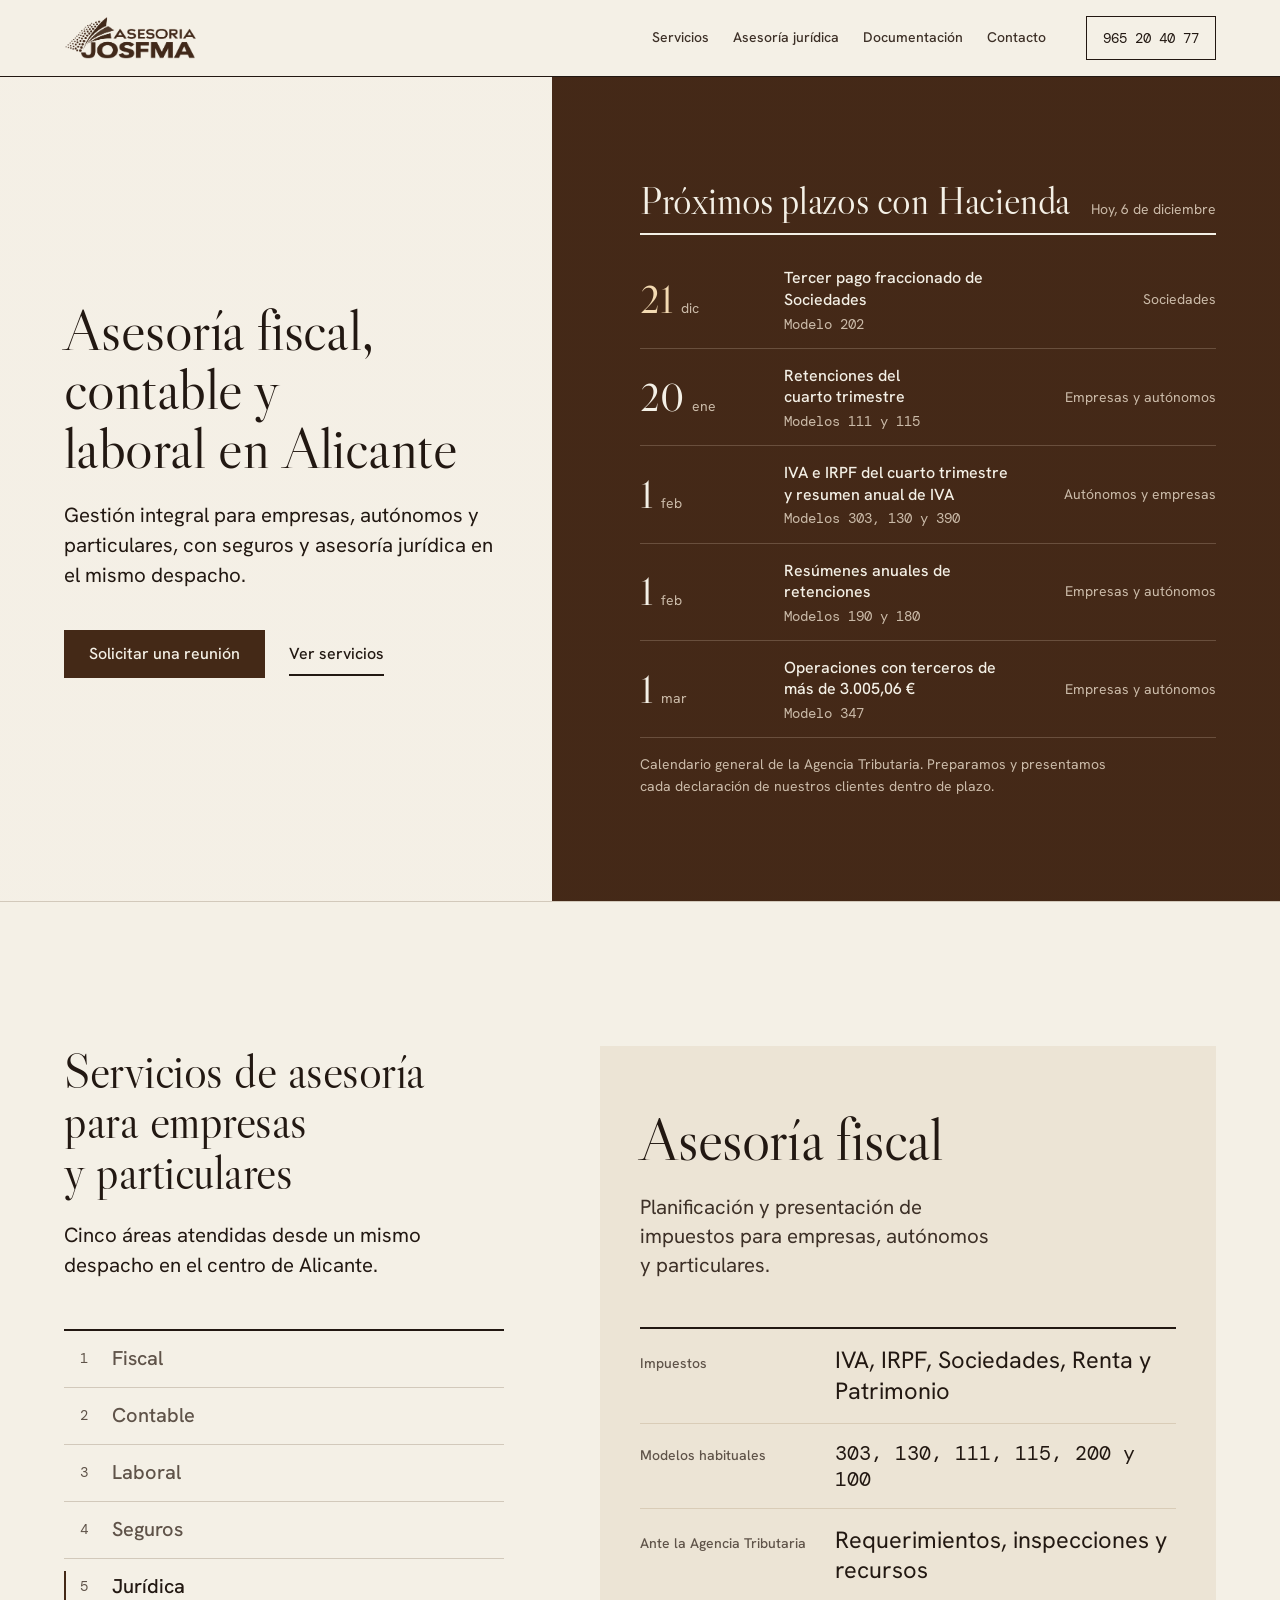
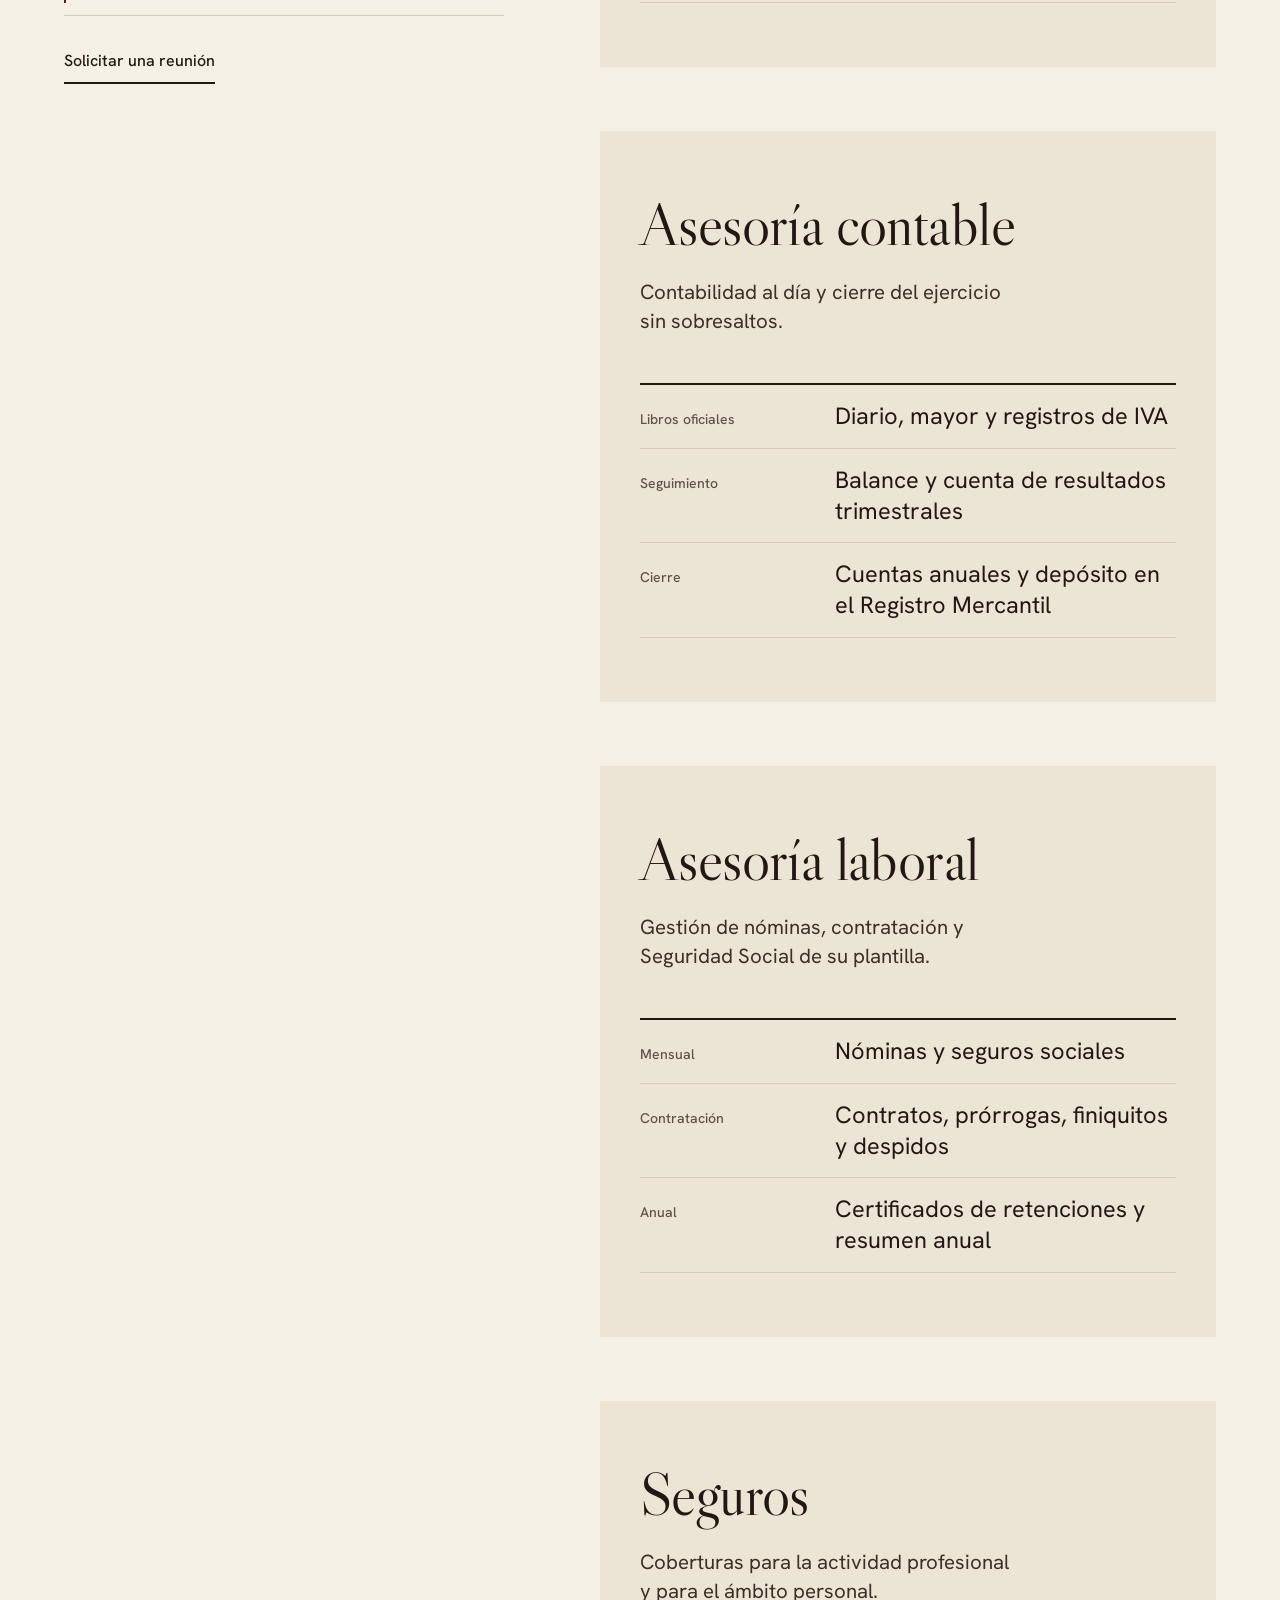
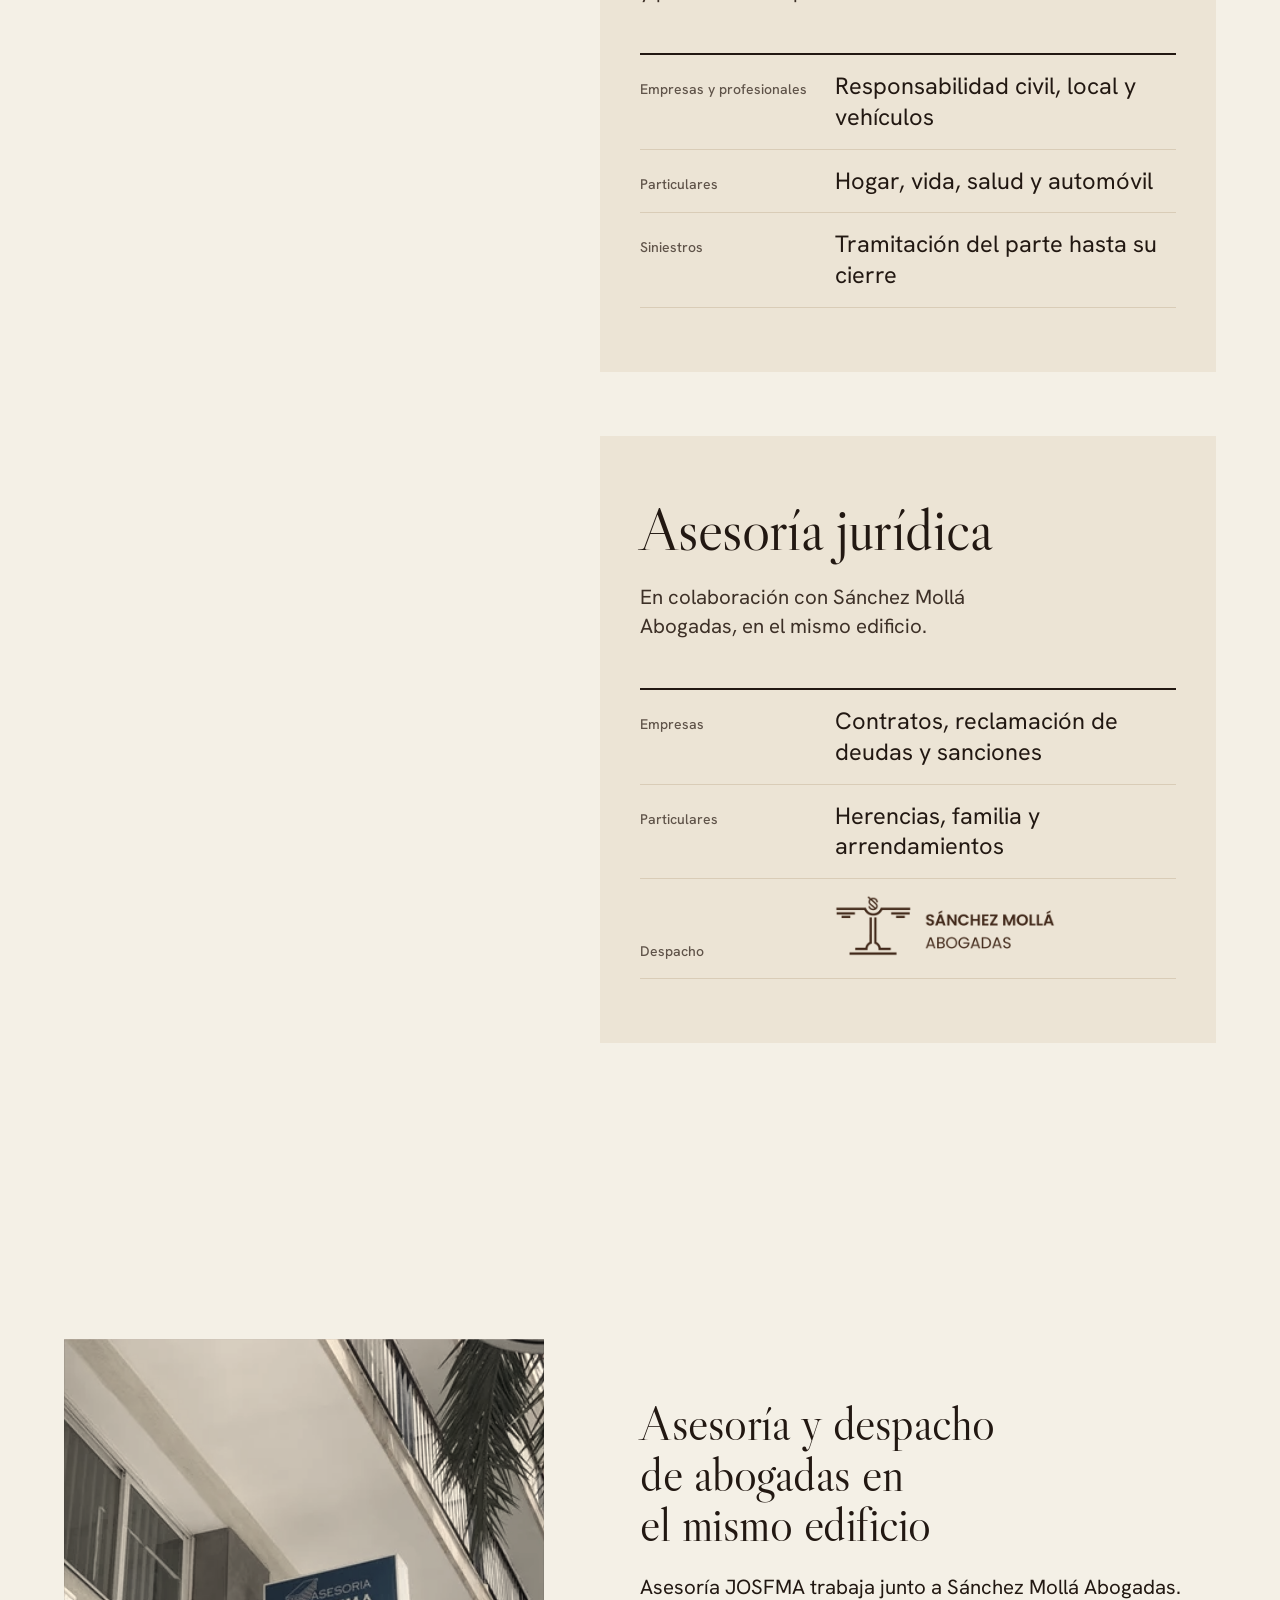
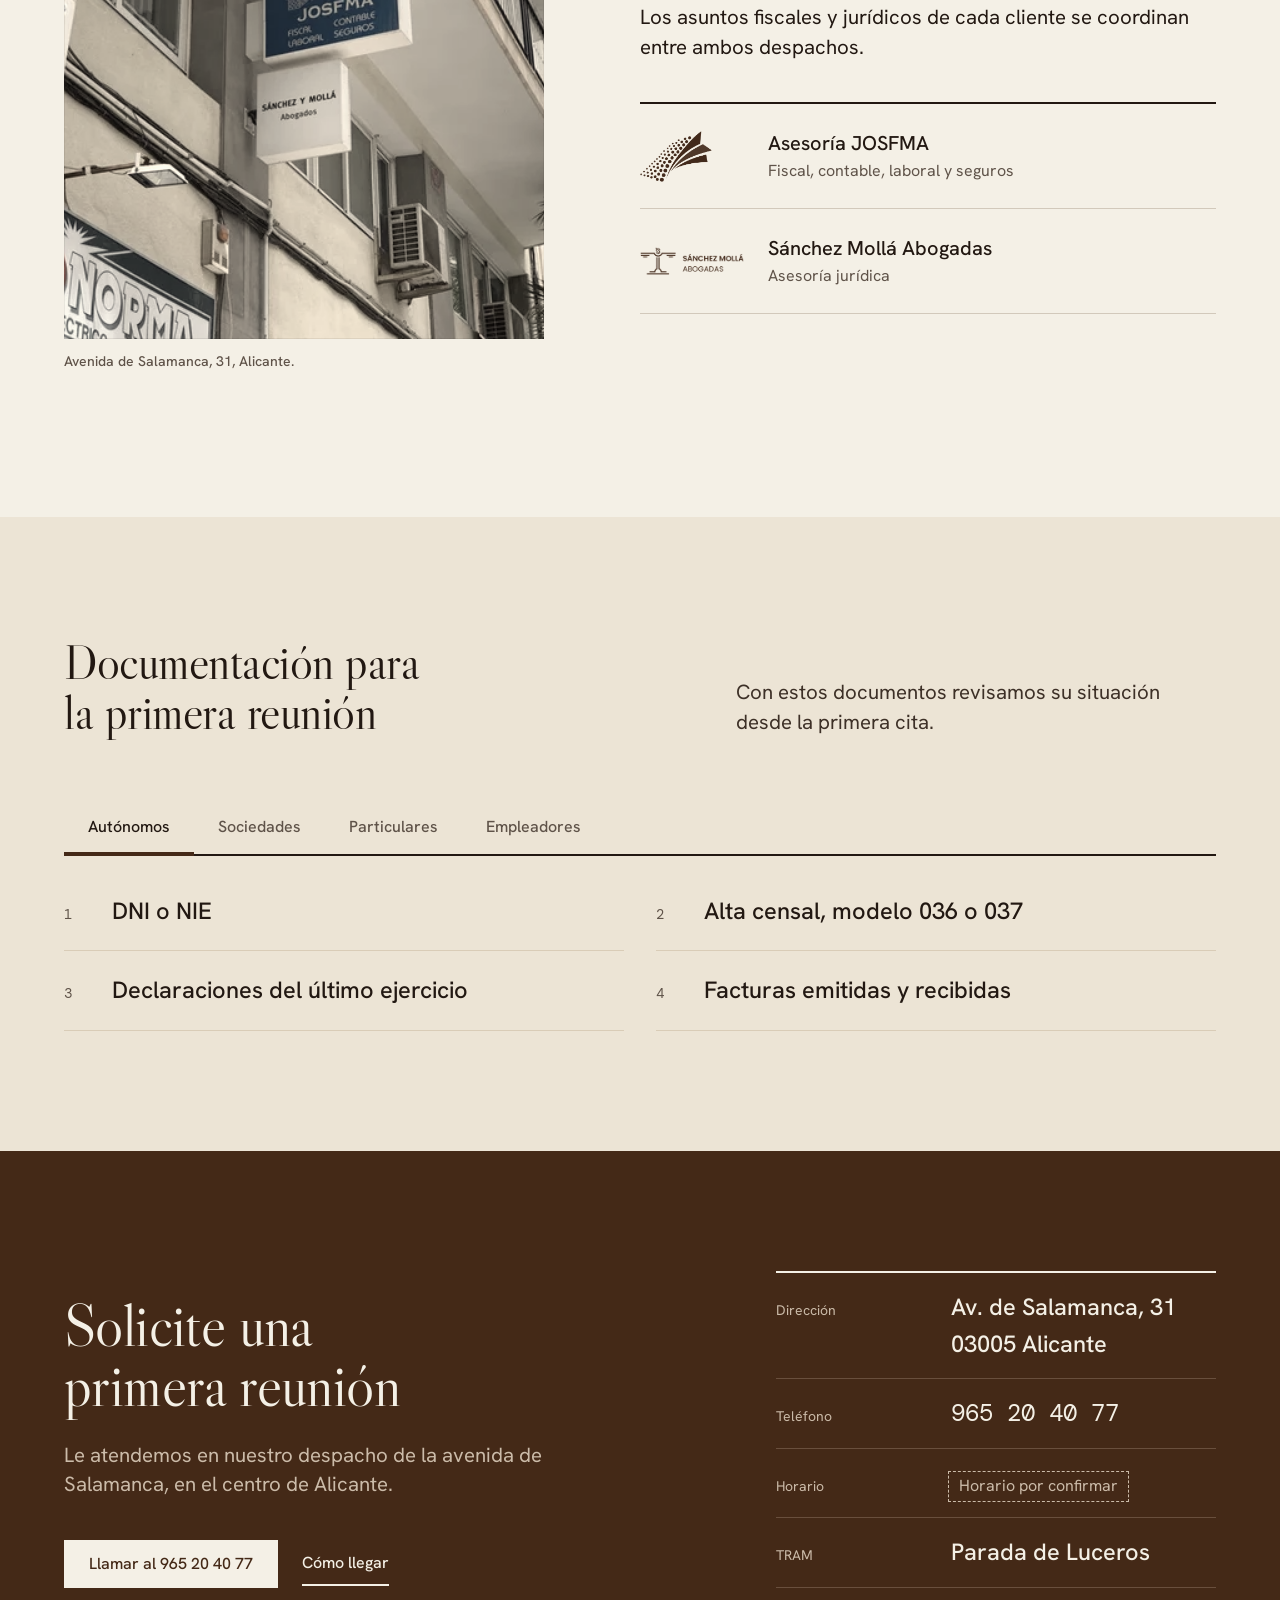
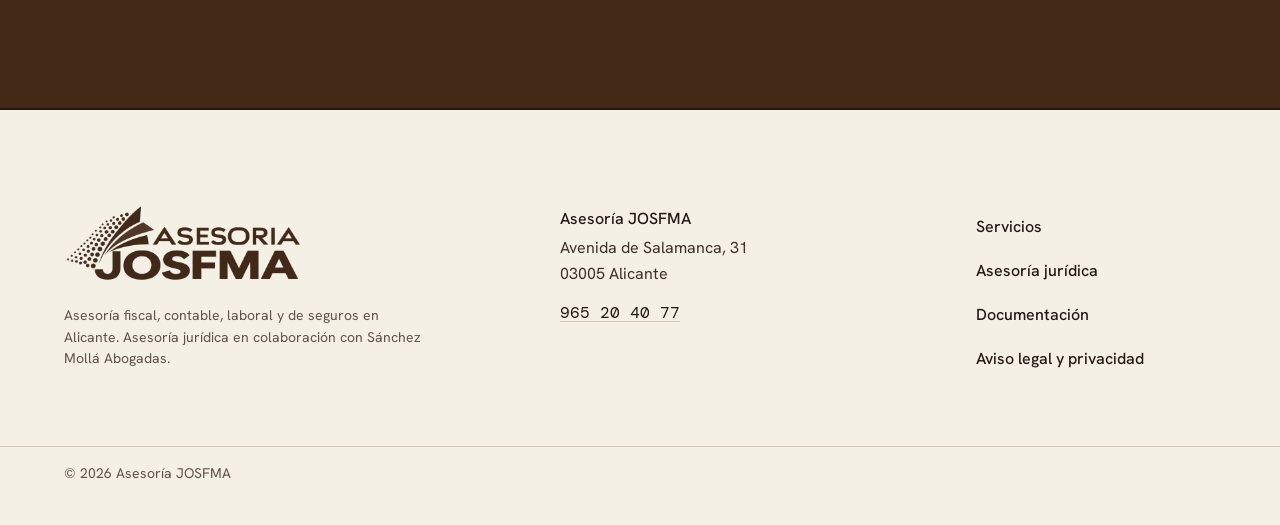
==== index.html @ 75557d9f "Asesoría JOSFMA: web demo" ====
<!doctype html>
<html lang="es-ES">
<head>
<meta charset="utf-8">
<meta name="viewport" content="width=device-width, initial-scale=1">
<title>Asesoría fiscal, contable y laboral en Alicante | Asesoría JOSFMA</title>
<meta name="description" content="Asesoría fiscal, contable y laboral en Alicante para empresas, autónomos y particulares. Seguros y asesoría jurídica. Av. Salamanca 31. Tel. 965 20 40 77.">
<meta name="robots" content="noindex, follow">
<meta name="theme-color" content="#f4f0e6">
<meta name="format-detection" content="telephone=yes">
<meta property="og:type" content="website">
<meta property="og:locale" content="es_ES">
<meta property="og:site_name" content="Asesoría JOSFMA">
<meta property="og:title" content="Asesoría fiscal, contable y laboral en Alicante | Asesoría JOSFMA">
<meta property="og:description" content="Gestión fiscal, contable, laboral, seguros y asesoría jurídica para empresas, autónomos y particulares. Avenida de Salamanca 31, Alicante.">
<meta property="og:url" content="https://makeweb0.github.io/asesoria-josfma/">
<meta property="og:image" content="https://makeweb0.github.io/asesoria-josfma/assets/img/og-josfma.jpg">
<meta property="og:image:width" content="1200">
<meta property="og:image:height" content="630">
<meta property="og:image:alt" content="Asesoría JOSFMA, asesoría fiscal, contable y laboral en Alicante">
<meta name="twitter:card" content="summary_large_image">
<meta name="twitter:title" content="Asesoría fiscal, contable y laboral en Alicante | Asesoría JOSFMA">
<meta name="twitter:description" content="Gestión fiscal, contable, laboral, seguros y asesoría jurídica en Alicante. Tel. 965 20 40 77.">
<meta name="twitter:image" content="https://makeweb0.github.io/asesoria-josfma/assets/img/og-josfma.jpg">
<link rel="icon" type="image/png" href="assets/img/favicon.png">
<link rel="apple-touch-icon" href="assets/img/apple-touch-icon.png">
<link rel="preload" href="assets/fonts/libre-caslon-display.woff2" as="font" type="font/woff2" crossorigin>
<link rel="preload" href="assets/fonts/hanken-grotesk.woff2" as="font" type="font/woff2" crossorigin>
<link rel="stylesheet" href="assets/css/style.css">
<script type="application/ld+json">
{
  "@context": "https://schema.org",
  "@graph": [
    {
      "@type": "AccountingService",
      "@id": "#asesoria",
      "name": "Asesoría JOSFMA",
      "description": "Asesoría fiscal, contable, laboral y de seguros en Alicante para empresas, autónomos y particulares, con asesoría jurídica en colaboración con Sánchez Mollá Abogadas.",
      "url": "./",
      "logo": "assets/img/logo-josfma.png",
      "image": ["assets/img/portal.webp", "assets/img/og-josfma.jpg"],
      "telephone": "+34 965 20 40 77",
      "address": {
        "@type": "PostalAddress",
        "streetAddress": "Avenida de Salamanca, 31",
        "addressLocality": "Alicante",
        "postalCode": "03005",
        "addressRegion": "Alicante",
        "addressCountry": "ES"
      },
      "geo": { "@type": "GeoCoordinates", "latitude": 38.3476593, "longitude": -0.4940952 },
      "hasMap": "https://www.google.com/maps?cid=8652803770600536135",
      "areaServed": [
        { "@type": "City", "name": "Alicante" },
        { "@type": "AdministrativeArea", "name": "Provincia de Alicante" }
      ],
      "knowsLanguage": "es",
      "knowsAbout": ["Asesoría fiscal", "Contabilidad", "Asesoría laboral", "Nóminas y Seguridad Social", "Impuesto sobre Sociedades", "IVA", "IRPF", "Declaración de la Renta", "Seguros", "Asesoría jurídica"],
      "hasOfferCatalog": {
        "@type": "OfferCatalog",
        "name": "Servicios de asesoría",
        "itemListElement": [
          { "@type": "Offer", "itemOffered": { "@type": "Service", "name": "Asesoría fiscal", "description": "IVA, IRPF, Impuesto sobre Sociedades, Renta y Patrimonio, y representación ante la Agencia Tributaria." } },
          { "@type": "Offer", "itemOffered": { "@type": "Service", "name": "Asesoría contable", "description": "Llevanza de la contabilidad, cierre del ejercicio y cuentas anuales en el Registro Mercantil." } },
          { "@type": "Offer", "itemOffered": { "@type": "Service", "name": "Asesoría laboral", "description": "Nóminas, seguros sociales, contratación, altas y bajas en la Seguridad Social." } },
          { "@type": "Offer", "itemOffered": { "@type": "Service", "name": "Seguros", "description": "Seguros para empresas, profesionales y particulares, y gestión de siniestros." } },
          { "@type": "Offer", "itemOffered": { "@type": "Service", "name": "Asesoría jurídica", "description": "En colaboración con Sánchez Mollá Abogadas, en el mismo edificio." } }
        ]
      }
    },
    {
      "@type": "WebSite",
      "@id": "#web",
      "name": "Asesoría JOSFMA",
      "inLanguage": "es-ES",
      "publisher": { "@id": "#asesoria" }
    }
  ]
}
</script>
<script>document.documentElement.classList.add('js');</script>
</head>
<body>
<a class="skip" href="#main">Saltar al contenido</a>

<header class="nav" data-nav>
  <div class="container nav__bar">
    <a class="nav__brand" href="#top" aria-label="Asesoría JOSFMA, inicio">
      <img class="nav__mark" src="assets/img/brand-mark.png" width="1443" height="452" alt="">
      <img class="nav__text" src="assets/img/brand-text.png" width="1443" height="452" alt="">
      <span class="nav__next" aria-hidden="true"><span class="nav__next-k">Próximo plazo con Hacienda</span><span class="nav__next-v"><b data-next-date>21 dic</b><span data-next-code>Modelo 202</span></span></span>
    </a>
    <nav class="nav__links" aria-label="Secciones" data-links>
      <a href="#servicios">Servicios</a>
      <a href="#juridico">Asesoría jurídica</a>
      <a href="#documentacion">Documentación</a>
      <a href="#contacto">Contacto</a>
      <span class="nav__ink" aria-hidden="true" data-ink></span>
    </nav>
    <a class="nav__call" href="tel:+34965204077">965 20 40 77</a>
    <button class="nav__toggle" type="button" aria-expanded="false" aria-controls="menu" data-menu-toggle><span class="nav__icon" aria-hidden="true"><i></i><i></i></span><span data-menu-label>Menú</span></button>
  </div>
  <div class="menu" id="menu" hidden data-menu>
    <div class="container">
      <ul class="menu__list">
        <li style="--i:0"><a href="#servicios">Servicios</a></li>
        <li style="--i:1"><a href="#juridico">Asesoría jurídica</a></li>
        <li style="--i:2"><a href="#documentacion">Documentación</a></li>
        <li style="--i:3"><a href="#contacto">Contacto</a></li>
      </ul>
      <a class="btn menu__call" href="tel:+34965204077">Llamar al 965 20 40 77</a>
    </div>
  </div>
</header>

<main id="main">

<section class="hero" id="top">
  <div class="container hero__grid">
    <div class="hero__text">
      <h1>Asesoría fiscal, contable y laboral en&nbsp;Alicante</h1>
      <p class="lead">Gestión integral para empresas, autónomos y particulares, con seguros y asesoría jurídica en el mismo despacho.</p>
      <div class="actions">
        <a class="btn" href="tel:+34965204077">Solicitar una reunión</a>
        <a class="link" href="#servicios">Ver servicios</a>
      </div>
    </div>

    <div class="plazos" aria-labelledby="plazos-title">
      <div class="plazos__head">
        <h2 class="plazos__title" id="plazos-title">Próximos plazos con Hacienda</h2>
        <p class="plazos__today">Hoy, <time data-today datetime="2026-11-15">15 de noviembre</time></p>
      </div>
      <ol class="plazos__list" data-plazos>
        <li class="plazo" style="--i:0">
          <time class="plazo__date" datetime="2026-12-21"><b>21</b><span>dic</span></time>
          <div class="plazo__body"><p class="plazo__what">Tercer pago fraccionado de Sociedades</p><p class="plazo__code">Modelo 202</p></div>
          <p class="plazo__who">Sociedades</p>
        </li>
        <li class="plazo" style="--i:1">
          <time class="plazo__date" datetime="2027-01-20"><b>20</b><span>ene</span></time>
          <div class="plazo__body"><p class="plazo__what">Retenciones del cuarto trimestre</p><p class="plazo__code">Modelos 111 y 115</p></div>
          <p class="plazo__who">Empresas y autónomos</p>
        </li>
        <li class="plazo" style="--i:2">
          <time class="plazo__date" datetime="2027-02-01"><b>1</b><span>feb</span></time>
          <div class="plazo__body"><p class="plazo__what">IVA e IRPF del cuarto trimestre y resumen anual de IVA</p><p class="plazo__code">Modelos 303, 130 y 390</p></div>
          <p class="plazo__who">Autónomos y empresas</p>
        </li>
        <li class="plazo" style="--i:3">
          <time class="plazo__date" datetime="2027-02-01"><b>1</b><span>feb</span></time>
          <div class="plazo__body"><p class="plazo__what">Resúmenes anuales de retenciones</p><p class="plazo__code">Modelos 190 y 180</p></div>
          <p class="plazo__who">Empresas y autónomos</p>
        </li>
        <li class="plazo" style="--i:4">
          <time class="plazo__date" datetime="2027-03-01"><b>1</b><span>mar</span></time>
          <div class="plazo__body"><p class="plazo__what">Operaciones con terceros de más de 3.005,06&nbsp;€</p><p class="plazo__code">Modelo 347</p></div>
          <p class="plazo__who">Empresas y autónomos</p>
        </li>
      </ol>
      <p class="plazos__note">Calendario general de la Agencia Tributaria. Preparamos y presentamos cada declaración de nuestros clientes dentro de plazo.</p>
    </div>
  </div>
</section>

<section class="stack" id="servicios" aria-labelledby="servicios-title">
  <div class="container stack__grid">
    <div class="stack__pane">
      <h2 id="servicios-title">Servicios de asesoría para empresas y particulares</h2>
      <p class="lead">Cinco áreas atendidas desde un mismo despacho en el centro de Alicante.</p>
      <ol class="stack__index" data-stack-index>
        <li><a href="#fiscal" aria-current="true"><span class="num">1</span>Fiscal</a></li>
        <li><a href="#contable"><span class="num">2</span>Contable</a></li>
        <li><a href="#laboral"><span class="num">3</span>Laboral</a></li>
        <li><a href="#seguros"><span class="num">4</span>Seguros</a></li>
        <li><a href="#juridica"><span class="num">5</span>Jurídica</a></li>
      </ol>
      <a class="link stack__cta" href="#contacto">Solicitar una reunión</a>
    </div>

    <div class="stack__sheets">
      <article class="sheet" id="fiscal" data-sheet>
        <h3 class="sheet__title">Asesoría fiscal</h3>
        <p class="sheet__lead">Planificación y presentación de impuestos para empresas, autónomos y particulares.</p>
        <dl class="sheet__rows">
          <div><dt>Impuestos</dt><dd>IVA, IRPF, Sociedades, Renta y Patrimonio</dd></div>
          <div><dt>Modelos habituales</dt><dd class="mono">303, 130, 111, 115, 200 y 100</dd></div>
          <div><dt>Ante la Agencia Tributaria</dt><dd>Requerimientos, inspecciones y recursos</dd></div>
        </dl>
      </article>

      <article class="sheet" id="contable" data-sheet>
        <h3 class="sheet__title">Asesoría contable</h3>
        <p class="sheet__lead">Contabilidad al día y cierre del ejercicio sin sobresaltos.</p>
        <dl class="sheet__rows">
          <div><dt>Libros oficiales</dt><dd>Diario, mayor y registros de IVA</dd></div>
          <div><dt>Seguimiento</dt><dd>Balance y cuenta de resultados trimestrales</dd></div>
          <div><dt>Cierre</dt><dd>Cuentas anuales y depósito en el Registro Mercantil</dd></div>
        </dl>
      </article>

      <article class="sheet" id="laboral" data-sheet>
        <h3 class="sheet__title">Asesoría laboral</h3>
        <p class="sheet__lead">Gestión de nóminas, contratación y Seguridad Social de su plantilla.</p>
        <dl class="sheet__rows">
          <div><dt>Mensual</dt><dd>Nóminas y seguros sociales</dd></div>
          <div><dt>Contratación</dt><dd>Contratos, prórrogas, finiquitos y despidos</dd></div>
          <div><dt>Anual</dt><dd>Certificados de retenciones y resumen anual</dd></div>
        </dl>
      </article>

      <article class="sheet" id="seguros" data-sheet>
        <h3 class="sheet__title">Seguros</h3>
        <p class="sheet__lead">Coberturas para la actividad profesional y para el ámbito personal.</p>
        <dl class="sheet__rows">
          <div><dt>Empresas y profesionales</dt><dd>Responsabilidad civil, local y vehículos</dd></div>
          <div><dt>Particulares</dt><dd>Hogar, vida, salud y automóvil</dd></div>
          <div><dt>Siniestros</dt><dd>Tramitación del parte hasta su cierre</dd></div>
        </dl>
      </article>

      <article class="sheet sheet--juridica" id="juridica" data-sheet>
        <h3 class="sheet__title">Asesoría jurídica</h3>
        <p class="sheet__lead">En colaboración con Sánchez Mollá Abogadas, en el mismo edificio.</p>
        <dl class="sheet__rows">
          <div><dt>Empresas</dt><dd>Contratos, reclamación de deudas y sanciones</dd></div>
          <div><dt>Particulares</dt><dd>Herencias, familia y arrendamientos</dd></div>
          <div><dt>Despacho</dt><dd><img class="sheet__logo" src="assets/img/sanchez-molla.png" width="500" height="138" alt="Sánchez Mollá Abogadas" loading="lazy"></dd></div>
        </dl>
      </article>
    </div>
  </div>
</section>

<section class="portal" id="juridico" aria-labelledby="juridico-title">
  <div class="container portal__grid">
    <figure class="portal__photo" data-reveal>
      <div class="portal__frame" data-slot="portal" data-alt="La fachada de la avenida de Salamanca 31 con los rótulos de Asesoría JOSFMA y Sánchez Mollá Abogadas">
        <img src="assets/img/portal.webp" srcset="assets/img/portal-640.webp 640w, assets/img/portal.webp 1024w" sizes="(min-width: 60rem) 40vw, 100vw" width="1024" height="768" alt="Fachada de Asesoría JOSFMA y Sánchez Mollá Abogados en la avenida de Salamanca 31, Alicante" loading="lazy" style="object-position: 58% 40%">
      </div>
      <figcaption>Avenida de Salamanca, 31, Alicante.</figcaption>
    </figure>
    <div class="portal__text">
      <h2 id="juridico-title">Asesoría y despacho de abogadas en el mismo edificio</h2>
      <p class="lead">Asesoría JOSFMA trabaja junto a Sánchez Mollá Abogadas. Los asuntos fiscales y jurídicos de cada cliente se coordinan entre ambos despachos.</p>
      <ul class="portal__pair">
        <li>
          <img src="assets/img/josfma-mark.png" width="527" height="378" alt="" loading="lazy">
          <p><b>Asesoría JOSFMA</b>Fiscal, contable, laboral y seguros</p>
        </li>
        <li>
          <img src="assets/img/sanchez-molla.png" width="500" height="138" alt="" loading="lazy" class="portal__sm">
          <p><b>Sánchez Mollá Abogadas</b>Asesoría jurídica</p>
        </li>
      </ul>
    </div>
  </div>
</section>

<section class="docs" id="documentacion" aria-labelledby="docs-title">
  <div class="container">
    <div class="docs__head">
      <h2 id="docs-title">Documentación para la primera reunión</h2>
      <p class="lead">Con estos documentos revisamos su situación desde la primera cita.</p>
    </div>
    <div class="docs__switch" data-switch>
      <div class="seg" role="tablist" aria-label="Tipo de cliente">
        <button type="button" role="tab" id="t-autonomo" aria-controls="p-autonomo" aria-selected="true">Autónomos</button>
        <button type="button" role="tab" id="t-sociedad" aria-controls="p-sociedad" aria-selected="false" tabindex="-1">Sociedades</button>
        <button type="button" role="tab" id="t-particular" aria-controls="p-particular" aria-selected="false" tabindex="-1">Particulares</button>
        <button type="button" role="tab" id="t-plantilla" aria-controls="p-plantilla" aria-selected="false" tabindex="-1">Empleadores</button>
      </div>
      <div class="docs__panels">
        <ol class="docs__list" role="tabpanel" id="p-autonomo" aria-labelledby="t-autonomo">
          <li>DNI o NIE</li>
          <li>Alta censal, modelo 036 o 037</li>
          <li>Declaraciones del último ejercicio</li>
          <li>Facturas emitidas y recibidas</li>
        </ol>
        <ol class="docs__list" role="tabpanel" id="p-sociedad" aria-labelledby="t-sociedad" data-hide>
          <li>Tarjeta de NIF de la sociedad</li>
          <li>Escrituras de constitución y poderes</li>
          <li>Últimas cuentas anuales depositadas</li>
          <li>Impuesto sobre Sociedades del último ejercicio</li>
        </ol>
        <ol class="docs__list" role="tabpanel" id="p-particular" aria-labelledby="t-particular" data-hide>
          <li>DNI o NIE</li>
          <li>Última declaración de la Renta</li>
          <li>Certificados de retenciones del año</li>
          <li>Referencia catastral de la vivienda</li>
        </ol>
        <ol class="docs__list" role="tabpanel" id="p-plantilla" aria-labelledby="t-plantilla" data-hide>
          <li>Código de cuenta de cotización</li>
          <li>DNI y número de la Seguridad Social del trabajador</li>
          <li>Convenio colectivo aplicable</li>
          <li>Tipo de contrato, jornada y salario</li>
        </ol>
      </div>
    </div>
  </div>
</section>

<section class="contact" id="contacto" aria-labelledby="contact-title">
  <div class="container contact__grid">
    <div class="contact__place">
      <h2 id="contact-title">Solicite una primera reunión</h2>
      <p class="lead">Le atendemos en nuestro despacho de la avenida de Salamanca, en el centro de Alicante.</p>
      <div class="actions">
        <a class="btn" href="tel:+34965204077">Llamar al 965 20 40 77</a>
        <a class="link" href="https://www.google.com/maps?cid=8652803770600536135" target="_blank" rel="noopener">Cómo llegar</a>
      </div>
    </div>
    <dl class="contact__rows">
      <div><dt>Dirección</dt><dd>Av. de Salamanca, 31<br>03005 Alicante</dd></div>
      <div><dt>Teléfono</dt><dd><a href="tel:+34965204077">965 20 40 77</a></dd></div>
      <div><dt>Horario</dt><dd><span class="fill" data-fill="horario">Horario por confirmar</span></dd></div>
      <div><dt>TRAM</dt><dd>Parada de Luceros</dd></div>
    </dl>
  </div>
</section>

</main>

<footer class="footer">
  <div class="container footer__grid">
    <div class="footer__brand">
      <img class="footer__mark" src="assets/img/josfma-wordmark.png" width="1443" height="452" alt="Asesoría JOSFMA" loading="lazy">
      <p>Asesoría fiscal, contable, laboral y de seguros en Alicante. Asesoría jurídica en colaboración con Sánchez Mollá Abogadas.</p>
    </div>
    <address class="footer__nap">
      <b>Asesoría JOSFMA</b>
      Avenida de Salamanca, 31<br>
      03005 Alicante<br>
      <a href="tel:+34965204077">965 20 40 77</a>
    </address>
    <nav class="footer__links" aria-label="Pie de página">
      <a href="#servicios">Servicios</a>
      <a href="#juridico">Asesoría jurídica</a>
      <a href="#documentacion">Documentación</a>
      <a href="privacidad.html">Aviso legal y privacidad</a>
    </nav>
  </div>
  <div class="container footer__legal">
    <p>&copy; <span data-year>2026</span> Asesoría JOSFMA</p>
  </div>
</footer>

<script src="assets/js/main.js" defer></script>
<script>window.hallmarkSlots = (m) => { for (const [k, v] of Object.entries(m)) { const s = document.querySelector(`[data-slot="${k}"]`); if (!s) continue; const im = new Image(); im.src = typeof v === 'string' ? v : v.src; im.alt = (typeof v === 'object' && v.alt) || s.dataset.alt || ''; s.querySelectorAll(':scope > img').forEach((o) => o.remove()); s.prepend(im); } };
document.querySelectorAll('[data-slot] img').forEach((i) => { if (i.complete && !i.naturalWidth) i.remove(); else i.addEventListener('error', () => i.remove(), { once: true }); });</script>
</body>
</html>
---- assets/css/style.css ----
/* Hallmark · shape: Feature Stack · genre: editorial · theme: Loom (deal 1/3, seed asesor-fiscal-contable-laboral-27dd·3d6ba7d9·2026-11-15·r0) · job: hire · draw: 15216a
 * hero: Index · nav: edge-aligned, wordmark, four links and the phone (swapped from search-led: one page, nothing to search) · footer: wordmark, NAP address and links in three columns (local SEO wants the address in the footer) · imagery: photographs, the client's own portal photo · signature: the next five Hacienda deadlines, computed from today, as the hero's ruled index · loom: ecru, indigo swapped for espresso brown by request
 * axes: light/roman-serif/warm · posture: committed · contrast: pass · fold: pass · v2.0.0 */
/* Hallmark · pre-emit critique: P4 H4 E4 S5 R4 V4 · weakest: P, a corporate brief pulls toward a safe page; the hero argues with a live deadline index instead of a photo of an office */
/* Hallmark · waive 65 · ecru paper, Caslon display and a brown accent pinned by the client · the brief asks for blanco roto and a dark elegant brown for the asesoría */
/* Hallmark · dismissed 23 · the hero's brown field is the committed posture declared above, the espresso the client asked for, not accent creep */
/* Hallmark · dismissed F4 · .seg buttons are transparent tabs and .contact .btn is the same primary inverted on the brown band */
/* Hallmark · dismissed 58 · the count includes three hidden document panels of the switcher; one panel shows at a time */
@import url("./tokens.css");
@import url("./base.css");

:root { --nav-h: 76px; scroll-padding-top: calc(var(--nav-h) + var(--space-lg)); }
html { scroll-behavior: smooth; }
@media (prefers-reduced-motion: reduce) { html { scroll-behavior: auto; } }

.skip { position: absolute; left: var(--space-md); top: calc(-1 * var(--space-3xl)); z-index: var(--z-toast); padding: var(--space-xs) var(--space-md); background: var(--color-ink); color: var(--color-paper); }
.skip:focus-visible { top: var(--space-md); }

.btn { display: inline-flex; align-items: center; justify-content: center; min-height: 48px; padding: 0 var(--space-lg); border: 1px solid var(--color-accent); border-radius: 0; background: var(--color-accent); color: var(--color-accent-ink); font: 500 var(--text-md)/1 var(--font-body); white-space: nowrap; text-decoration: none; cursor: pointer; transition: background-color var(--dur-short) var(--ease-out), border-color var(--dur-short) var(--ease-out), transform var(--dur-micro) var(--ease-out); }
.btn:hover { background: var(--color-accent-2); border-color: var(--color-accent-2); }
.btn:active { transform: translateY(1px); }
.btn:focus-visible { outline: 2px solid var(--color-focus); outline-offset: 3px; }
.btn:disabled, .btn[aria-disabled="true"] { opacity: 0.55; cursor: not-allowed; transform: none; }

.link { display: inline-flex; align-items: center; min-height: 44px; font-weight: 500; color: var(--color-ink); text-decoration: none; white-space: nowrap; background: linear-gradient(var(--color-accent), var(--color-accent)) left bottom / 100% 2px no-repeat; transition: color var(--dur-short) var(--ease-out); position: relative; }
.link::after { content: ""; position: absolute; left: 0; right: 0; bottom: 0; height: 2px; background: var(--color-ink); transform-origin: right; transition: transform var(--dur-long) var(--ease-out); }
.link:hover::after { transform: scaleX(0); }
.link:hover { color: var(--color-accent); }
.link:active { color: var(--color-accent-2); }
.link:focus-visible { outline: 2px solid var(--color-focus); outline-offset: 3px; }

.actions { display: flex; flex-wrap: wrap; align-items: center; gap: var(--space-lg); }
.mono, .num { font-family: var(--font-outlier); font-variant-numeric: tabular-nums; }

.nav { position: sticky; top: 0; z-index: var(--z-sticky-nav); background: var(--color-paper); border-bottom: 1px solid var(--color-rule-ink); }
.nav__bar { display: flex; align-items: center; gap: var(--space-xl); height: var(--nav-h); }
.nav__brand { --brand-h: 42px; position: relative; display: block; flex-shrink: 0; height: var(--brand-h); aspect-ratio: 1443 / 452; margin-right: auto; }
.nav__brand > img { position: absolute; inset: 0; width: 100%; height: 100%; }
.nav__text { clip-path: inset(0 0 0 0); transition: clip-path 640ms var(--ease-in-out), opacity 640ms var(--ease-in-out), transform 640ms var(--ease-in-out); }
.nav__mark { transform-origin: 12% 40%; transition: transform 640ms var(--ease-in-out); }
.nav__next { position: absolute; top: 50%; left: calc(var(--brand-h) * 1.45); display: grid; gap: var(--space-3xs); width: max-content; transform: translateY(-50%); transition: clip-path 560ms var(--ease-out), opacity 300ms var(--ease-out); pointer-events: none; }
.nav__next-k { font-size: var(--text-xs); line-height: 1.2; color: var(--color-muted); }
.nav__next-v { display: flex; align-items: baseline; gap: var(--space-xs); font-size: var(--text-md); line-height: 1.2; font-weight: 500; color: var(--color-ink); white-space: nowrap; }
.nav__next-v b { font-weight: 500; color: var(--color-accent); }
.nav__next-v span { font: 400 var(--text-sm)/1.2 var(--font-outlier); color: var(--color-ink-2); }
.nav.is-docked .nav__text { clip-path: inset(0 100% 0 0); opacity: 0; transform: translateX(-6px); }
.nav.is-docked .nav__mark { transform: translateY(6%) scale(1.08); }
.nav.is-docked .nav__next { opacity: 1; clip-path: inset(0 0 0 0); transition-delay: 260ms, 260ms; }
.nav__brand:focus-visible, .nav__links a:focus-visible, .nav__call:focus-visible, .nav__toggle:focus-visible { outline: 2px solid var(--color-focus); outline-offset: 3px; }
.nav__links { position: relative; display: flex; gap: var(--space-lg); }
.nav__links a { display: inline-flex; align-items: center; min-height: 44px; font-size: var(--text-sm); font-weight: 500; color: var(--color-ink-2); text-decoration: none; white-space: nowrap; transition: color var(--dur-short) var(--ease-out); }
.nav__links a:hover, .nav__links a[aria-current="true"] { color: var(--color-ink); }
.nav__links a:active { color: var(--color-accent); }
.nav__ink { position: absolute; left: 0; bottom: 0; width: 100px; height: 2px; background: var(--color-accent); transform-origin: left; transform: translateX(var(--x, 0)) scaleX(var(--w, 0)); transition: transform 560ms var(--ease-out), opacity var(--dur-long) var(--ease-out); pointer-events: none; }
.js .nav__next { opacity: 0; clip-path: inset(0 100% 0 0); }
.js .nav__ink { opacity: 0; }
.nav__ink.is-on { opacity: 1; }
html:not(.js) .nav__next, html:not(.js) .nav__ink { display: none; }
.nav__call { display: inline-flex; align-items: center; min-height: 44px; padding: 0 var(--space-md); border: 1px solid var(--color-ink); font: 400 var(--text-sm)/1 var(--font-outlier); color: var(--color-ink); text-decoration: none; white-space: nowrap; transition: background-color var(--dur-short) var(--ease-out), border-color var(--dur-short) var(--ease-out), color var(--dur-short) var(--ease-out); }
.nav__call:hover { background: var(--color-accent); border-color: var(--color-accent); color: var(--color-accent-ink); }
.nav__call:active { background: var(--color-accent-2); border-color: var(--color-accent-2); }
.nav__toggle { display: none; align-items: center; gap: var(--space-sm); min-height: 44px; padding: 0 var(--space-md); border: 1px solid var(--color-ink); border-radius: 0; background: transparent; color: var(--color-ink); font-weight: 500; cursor: pointer; transition: background-color var(--dur-short) var(--ease-out), color var(--dur-short) var(--ease-out); }
.nav__toggle:hover { background: var(--color-paper-2); }
.nav__toggle:active { background: var(--color-paper-3); }
.nav__toggle[aria-expanded="true"] { background: var(--color-ink); color: var(--color-paper); }
.nav__icon { position: relative; width: 18px; height: 10px; }
.nav__icon i { position: absolute; left: 0; right: 0; height: 1.5px; background: currentColor; transition: transform var(--dur-long) var(--ease-out); }
.nav__icon i:first-child { top: 0; }
.nav__icon i:last-child { bottom: 0; }
.nav__toggle[aria-expanded="true"] .nav__icon i:first-child { transform: translateY(4.25px) rotate(45deg); }
.nav__toggle[aria-expanded="true"] .nav__icon i:last-child { transform: translateY(-4.25px) rotate(-45deg); }

.js .nav__brand { --sweep: linear-gradient(62deg, var(--color-ink) 42%, transparent 58%); -webkit-mask-size: 320% 100%; mask-size: 320% 100%; -webkit-mask-repeat: no-repeat; mask-repeat: no-repeat; animation: brand-sweep 1500ms var(--ease-out) backwards; }
@keyframes brand-sweep { from { -webkit-mask-image: var(--sweep); mask-image: var(--sweep); -webkit-mask-position: 100% 0; mask-position: 100% 0; } to { -webkit-mask-image: var(--sweep); mask-image: var(--sweep); -webkit-mask-position: 0 0; mask-position: 0 0; } }
.js .nav__links a, .js .nav__call, .js .nav__toggle { animation: fade 700ms var(--ease-out) both; animation-delay: calc(500ms + var(--n, 0) * 70ms); }
.js .nav__links a:nth-child(2) { --n: 1; }
.js .nav__links a:nth-child(3) { --n: 2; }
.js .nav__links a:nth-child(4) { --n: 3; }
.js .nav__call, .js .nav__toggle { --n: 4; }
@keyframes fade { from { opacity: 0; } to { opacity: 1; } }
@media (prefers-reduced-motion: reduce) { .js .nav__brand { animation: none; } }

.menu { position: absolute; left: 0; right: 0; top: 100%; border-top: 1px solid var(--color-rule); border-bottom: var(--rule-ink) solid var(--color-rule-ink); background: var(--color-paper); padding-block: var(--space-md) var(--space-xl); }
.js .menu { opacity: 0; transform: translateY(-12px); transition: opacity var(--dur-long) var(--ease-out), transform var(--dur-long) var(--ease-out); }
.js .menu.is-open { opacity: 1; transform: none; }
.menu__list { list-style: none; margin: 0; padding: 0; }
.menu__list li { border-bottom: 1px solid var(--color-rule); }
.menu__list a { display: flex; align-items: center; justify-content: space-between; min-height: 68px; font: 400 var(--text-3xl)/1.1 var(--font-display); color: var(--color-ink); text-decoration: none; transition: color var(--dur-short) var(--ease-out); }
.menu__list a:focus-visible { outline: 2px solid var(--color-focus); outline-offset: -2px; }
.menu__list a:hover { color: var(--color-accent); }
.menu__list a:active { color: var(--color-accent-2); }
.js .menu.is-open .menu__list li { animation: rise var(--dur-long) var(--ease-out) both; animation-delay: calc(80ms + var(--i, 0) * 50ms); }
.menu__call { display: inline-flex; margin-top: var(--space-lg); }

.hero { --split: calc(max(0px, (100% - var(--container)) / 2) + var(--gutter) + (min(100%, var(--container)) - 2 * var(--gutter) - var(--space-3xl)) * 5 / 12 + var(--space-3xl) / 2); display: flex; align-items: center; min-height: calc(100dvh - var(--nav-h)); padding-block: var(--space-2xl); background: linear-gradient(90deg, var(--color-paper) 0 var(--split), var(--color-accent) var(--split) 100%); }
.hero__grid { display: grid; grid-template-columns: minmax(0, 5fr) minmax(0, 7fr); gap: var(--space-3xl); align-items: center; }
.hero__text { display: grid; gap: var(--space-lg); }
.hero h1 { font-size: clamp(2.5rem, 3.6vw + 0.75rem, 4.5rem); line-height: 1.02; max-width: 13ch; }
.hero .actions { margin-top: var(--space-md); }

.plazos { display: grid; gap: var(--space-md); padding-left: var(--space-xl); color: var(--color-accent-ink); }
.plazos__head { display: flex; justify-content: space-between; align-items: baseline; gap: var(--space-md); padding-bottom: var(--space-sm); border-bottom: var(--rule-ink) solid var(--color-accent-ink); }
.plazos__title { max-width: none; font: 400 var(--text-3xl)/1.05 var(--font-display); letter-spacing: var(--tracking-display); color: var(--color-accent-ink); }
.plazos__today { font-size: var(--text-sm); color: var(--color-accent-muted); }
.plazos__list { list-style: none; margin: 0; padding: 0; }
.plazo { position: relative; display: grid; grid-template-columns: minmax(0, 7.5rem) minmax(0, 1fr) minmax(0, 11rem); gap: var(--space-lg); align-items: center; padding-block: var(--space-md); }
.plazo::after { content: ""; position: absolute; left: 0; right: 0; bottom: 0; height: 1px; background: var(--color-accent-rule); transform-origin: left; }
.plazo__date { display: flex; align-items: baseline; gap: var(--space-xs); color: var(--color-accent-ink); }
.plazo__date b { font: 400 var(--text-3xl)/1 var(--font-display); font-variant-numeric: lining-nums; }
.plazo__date span { font-size: var(--text-sm); color: var(--color-accent-muted); }
.plazo__what { font-size: var(--text-md); font-weight: 500; line-height: 1.35; }
.plazo__code { margin-top: var(--space-2xs); font: 400 var(--text-sm)/1.3 var(--font-outlier); color: var(--color-accent-muted); }
.plazo__who { font-size: var(--text-sm); color: var(--color-accent-muted); text-align: right; }
.plazo:first-child .plazo__date b { color: var(--color-focus-on-accent); }
.plazos__note { font-size: var(--text-sm); color: var(--color-accent-muted); max-width: 60ch; }

.js .hero__text > * { animation: rise 700ms var(--ease-out) both; animation-delay: calc(var(--i, 0) * 80ms); }
.js .hero__text > :nth-child(2) { --i: 1; }
.js .hero__text > :nth-child(3) { --i: 2; }
.js .plazos__head { animation: rise 700ms var(--ease-out) 120ms both; }
.js .plazo { animation: rise 600ms var(--ease-out) both; animation-delay: calc(200ms + var(--i, 0) * 60ms); }
.js .plazo::after { animation: draw 900ms var(--ease-out) both; animation-delay: calc(240ms + var(--i, 0) * 60ms); }
@keyframes rise { from { opacity: 0; transform: translateY(8px); } to { opacity: 1; transform: none; } }
@keyframes draw { from { transform: scaleX(0); } to { transform: scaleX(1); } }

.stack { padding-block: var(--section-gap) var(--section-gap-s); border-top: 1px solid var(--color-rule); }
.stack__grid { display: grid; grid-template-columns: minmax(0, 5fr) minmax(0, 7fr); gap: var(--space-3xl); align-items: start; }
.stack__pane { position: sticky; top: calc(var(--nav-h) + var(--space-2xl)); z-index: var(--z-sticky); display: grid; gap: var(--space-lg); align-content: start; }
.stack__pane h2 { max-width: 14ch; }
.stack__index { list-style: none; margin: var(--space-lg) 0 0; padding: 0; border-top: var(--rule-ink) solid var(--color-rule-ink); }
.stack__index li { border-bottom: 1px solid var(--color-rule); }
.stack__index a { position: relative; display: flex; align-items: center; gap: var(--space-lg); min-height: 56px; padding-left: var(--space-md); font-size: var(--text-lg); font-weight: 500; color: var(--color-muted); text-decoration: none; transition: color var(--dur-short) var(--ease-out); }
.stack__index a::before { content: ""; position: absolute; left: 0; top: var(--space-sm); bottom: var(--space-sm); width: 2px; background: var(--color-accent); transform: scaleY(0); transform-origin: top; transition: transform var(--dur-long) var(--ease-out); }
.stack__index a .num { font-size: var(--text-sm); color: var(--color-muted); }
.stack__index a:hover { color: var(--color-ink); }
.stack__index a:active { color: var(--color-accent); }
.stack__index a:focus-visible { outline: 2px solid var(--color-focus); outline-offset: -2px; }
.stack__index a[aria-current="true"] { color: var(--color-ink); }
.stack__index a[aria-current="true"]::before { transform: scaleY(1); }
.stack__cta { justify-self: start; }

.stack__sheets { display: grid; gap: var(--space-2xl); }
.sheet { display: grid; align-content: center; gap: var(--space-lg); min-height: min(68dvh, 560px); padding: var(--space-2xl) var(--space-xl); background: var(--color-paper-2); }
.sheet__title { font: 400 var(--text-display-s)/1.0 var(--font-display); letter-spacing: var(--tracking-display); }
.sheet__lead { font-size: var(--text-lead); line-height: 1.4; color: var(--color-ink-2); max-width: 34ch; }
.sheet__rows { margin: var(--space-lg) 0 0; border-top: var(--rule-ink) solid var(--color-rule-ink); }
.sheet__rows > div { display: grid; grid-template-columns: minmax(0, 4fr) minmax(0, 8fr); gap: var(--space-lg); align-items: baseline; padding-block: var(--space-md); border-bottom: 1px solid var(--color-paper-3); }
.sheet__rows dt { font-size: var(--text-sm); font-weight: 500; color: var(--color-muted); }
.sheet__rows dd { margin: 0; font-size: var(--text-title); font-weight: 400; line-height: 1.3; color: var(--color-ink); }
.sheet__rows dd.mono { font-size: var(--text-lg); }
.sheet__logo { width: 220px; height: auto; }

@supports (animation-timeline: view()) {
  @media (prefers-reduced-motion: no-preference) and (min-width: 60rem) {
    .sheet { animation: sheet-in linear both; animation-timeline: view(); animation-range: entry 0% entry 55%; }
    @keyframes sheet-in { from { opacity: 0.35; transform: translateY(24px); } to { opacity: 1; transform: none; } }
  }
}

.portal { padding-block: var(--section-gap-l) var(--section-gap); }
.portal__grid { display: grid; grid-template-columns: minmax(0, 5fr) minmax(0, 6fr); gap: var(--space-3xl); align-items: center; }
.portal__photo { margin: 0; }
.portal__frame { aspect-ratio: 4 / 5; min-height: 440px; max-height: 76dvh; }
.portal__frame > img { filter: saturate(0.42) sepia(0.22) contrast(0.97); }
.portal__frame > img { outline: 1px solid color-mix(in oklab, var(--color-ink) 8%, transparent); outline-offset: -1px; }
.portal__photo figcaption { margin-top: var(--space-sm); font-size: var(--text-sm); font-weight: 500; color: var(--color-muted); }
.portal__text { display: grid; gap: var(--space-lg); }
.portal__text h2 { max-width: 16ch; }
.portal__pair { list-style: none; margin: var(--space-md) 0 0; padding: 0; border-top: var(--rule-ink) solid var(--color-rule-ink); }
.portal__pair li { display: grid; grid-template-columns: 6.5rem minmax(0, 1fr); gap: var(--space-lg); align-items: center; padding-block: var(--space-lg); border-bottom: 1px solid var(--color-rule); }
.portal__pair img { width: 72px; height: auto; }
.portal__pair img.portal__sm { width: 104px; }
.portal__pair b { display: block; font-weight: 500; font-size: var(--text-lg); color: var(--color-ink); }
.portal__pair p { color: var(--color-muted); }

.js .portal__photo[data-reveal] .portal__frame { clip-path: inset(0 0 100% 0); transition: clip-path 1100ms var(--ease-out); }
.js .portal__photo[data-reveal] .portal__frame > img { transform: scale(1.06); transition: transform 1400ms var(--ease-out); }
.js .portal__photo[data-reveal].is-in .portal__frame { clip-path: inset(0 0 0 0); }
.js .portal__photo[data-reveal].is-in .portal__frame > img { transform: none; }
@media (prefers-reduced-motion: reduce) { .js .portal__photo[data-reveal] .portal__frame { clip-path: none; transition: none; } .js .portal__photo[data-reveal] .portal__frame > img { transform: none; transition: none; } }

.docs { padding-block: var(--section-gap-s); background: var(--color-paper-2); }
.docs__head { display: grid; grid-template-columns: minmax(0, 6fr) minmax(0, 5fr); gap: var(--space-3xl); align-items: end; margin-bottom: var(--space-2xl); }
.docs__head .lead { color: var(--color-ink-2); }
.seg { display: flex; flex-wrap: wrap; gap: 0; border-bottom: var(--rule-ink) solid var(--color-rule-ink); }
.seg button { position: relative; min-height: 52px; padding: 0 var(--space-lg); border: 0; border-radius: 0; background: transparent; color: var(--color-muted); font-weight: 500; white-space: nowrap; cursor: pointer; transition: color var(--dur-short) var(--ease-out), background-color var(--dur-short) var(--ease-out); }
.seg button::after { content: ""; position: absolute; left: 0; right: 0; bottom: calc(-1 * var(--rule-ink)); height: 4px; background: var(--color-accent); transform: scaleX(0); transform-origin: left; transition: transform var(--dur-long) var(--ease-out); }
.seg button:hover { color: var(--color-ink); background: var(--color-paper-3); }
.seg button:active { color: var(--color-accent); }
.seg button:focus-visible { outline: 2px solid var(--color-focus); outline-offset: -2px; }
.seg button[aria-selected="true"] { color: var(--color-ink); }
.seg button[aria-selected="true"]::after { transform: scaleX(1); }
html:not(.js) .seg { display: none; }
.docs__panels { display: grid; gap: var(--space-2xl); }
.docs__list { list-style: none; counter-reset: doc; display: grid; grid-template-columns: repeat(2, minmax(0, 1fr)); column-gap: var(--gap-columns); margin: 0; padding: var(--space-md) 0 0; }
.docs__list li { counter-increment: doc; display: grid; grid-template-columns: 3rem minmax(0, 1fr); align-items: baseline; padding-block: var(--space-lg); border-bottom: 1px solid var(--color-paper-3); font-size: var(--text-title); font-weight: 500; line-height: 1.3; }
.docs__list li::before { content: counter(doc); font: 400 var(--text-sm)/1 var(--font-outlier); color: var(--color-muted); }
.js .docs__list.is-shown li { animation: rise 520ms var(--ease-out) both; animation-delay: calc(var(--n, 0) * 45ms); }

.contact { padding-block: var(--section-gap-s); background: var(--color-accent); color: var(--color-accent-ink); }
.contact__grid { display: grid; grid-template-columns: minmax(0, 7fr) minmax(0, 5fr); gap: var(--space-3xl); align-items: end; }
.contact__place { display: grid; gap: var(--space-lg); }
.contact h2 { font-size: var(--text-display-s); line-height: 1.02; max-width: 14ch; color: var(--color-accent-ink); }
.contact .lead { color: var(--color-accent-muted); }
.contact .actions { margin-top: var(--space-md); }
.contact .btn { background: var(--color-accent-ink); border-color: var(--color-accent-ink); color: var(--color-accent); }
.contact .btn:hover { background: var(--color-paper-2); border-color: var(--color-paper-2); }
.contact .link { color: var(--color-accent-ink); }
.contact .link::after { background: var(--color-accent-ink); }
.contact .link:hover { color: var(--color-accent-muted); }
.contact :focus-visible { outline-color: var(--color-focus-on-accent); }
.contact__rows { margin: 0; border-top: var(--rule-ink) solid var(--color-accent-ink); }
.contact__rows > div { display: grid; grid-template-columns: minmax(0, 4fr) minmax(0, 7fr); gap: var(--space-lg); align-items: baseline; padding-block: var(--space-md); border-bottom: 1px solid var(--color-accent-rule); }
.contact__rows dt { font-size: var(--text-sm); color: var(--color-accent-muted); }
.contact__rows dd { margin: 0; font-size: var(--text-title); font-weight: 500; color: var(--color-accent-ink); }
.contact__rows a { color: inherit; text-decoration: none; font-family: var(--font-outlier); font-weight: 400; }
.contact__rows a:hover { text-decoration: underline; }
.contact__rows a:focus-visible { outline: 2px solid var(--color-focus-on-accent); outline-offset: 3px; }
.fill { display: inline-block; padding: 0 var(--space-xs); outline: 1px dashed currentColor; outline-offset: 2px; color: var(--color-accent-muted); font-size: var(--text-md); font-weight: 400; }

.footer { padding-block: var(--space-3xl) var(--space-xl); border-top: var(--rule-ink) solid var(--color-rule-ink); }
.footer__grid { display: grid; grid-template-columns: minmax(0, 5fr) minmax(0, 4fr) minmax(0, 3fr); gap: var(--space-3xl); align-items: start; }
.footer__brand { display: grid; gap: var(--space-lg); justify-items: start; }
.footer__mark { width: 240px; height: auto; }
.footer__brand p { max-width: 46ch; font-size: var(--text-sm); color: var(--color-muted); }
.footer__nap { display: grid; gap: var(--space-2xs); font-style: normal; line-height: 1.6; color: var(--color-ink-2); }
.footer__nap b { font-weight: 500; color: var(--color-ink); }
.footer__nap a, .footer__links a { display: inline-flex; align-items: center; min-height: 44px; color: var(--color-ink); font-weight: 500; text-decoration-color: var(--color-rule); transition: color var(--dur-short) var(--ease-out); }
.footer__nap a { font-family: var(--font-outlier); font-weight: 400; justify-self: start; }
.footer__links { display: grid; justify-items: start; }
.footer__links a { text-decoration: none; }
.footer__nap a:hover, .footer__links a:hover { color: var(--color-accent); }
.footer__nap a:active, .footer__links a:active { color: var(--color-accent-2); }
.footer__nap a:focus-visible, .footer__links a:focus-visible { outline: 2px solid var(--color-focus); outline-offset: 2px; }
.footer__legal { margin-top: var(--space-2xl); padding-top: var(--space-md); border-top: 1px solid var(--color-rule); font-size: var(--text-sm); color: var(--color-muted); }

@media (max-width: 75rem) {
  .nav__links { gap: var(--space-md); }
  .plazo { grid-template-columns: minmax(0, 6rem) minmax(0, 1fr); }
  .plazo__who { display: none; }
}
@media (max-width: 60rem) {
  :root { --nav-h: 64px; }
  .nav__links { display: none; }
  .nav__toggle { display: inline-flex; }
  .nav__brand { --brand-h: 34px; }
  .nav__bar { gap: var(--space-sm); }
  .hero { min-height: 0; padding-block: var(--space-2xl) 0; background: var(--color-paper); }
  .plazos { margin-inline: calc(-1 * var(--gutter)); padding: var(--space-2xl) var(--gutter); background: var(--color-accent); }
  .hero__grid, .stack__grid, .portal__grid, .docs__head, .contact__grid, .footer__grid { grid-template-columns: minmax(0, 1fr); gap: var(--space-2xl); }
  .stack__pane { position: static; }
  .stack__index, .stack__cta { display: none; }
  .sheet { min-height: 0; padding: var(--space-xl) var(--space-lg); }
  .portal__text { order: -1; }
  .portal__frame { min-height: 0; }
  .docs__list { grid-template-columns: minmax(0, 1fr); }
}
@media (max-width: 40rem) {
  .nav__call { display: none; }
  .hero h1 { max-width: none; }
  .plazo { grid-template-columns: minmax(0, 4.5rem) minmax(0, 1fr); gap: var(--space-md); }
  .plazos__head { flex-direction: column; gap: var(--space-2xs); }
  .sheet__rows > div, .contact__rows > div { grid-template-columns: minmax(0, 1fr); gap: var(--space-2xs); }
  .seg { flex-wrap: nowrap; overflow-x: auto; }
  .seg button { padding: 0 var(--space-md); }
  .sheet { padding: var(--space-lg) var(--space-md); }
}

.legal { padding-block: var(--space-3xl) var(--section-gap-s); }
.legal .container { display: grid; gap: var(--space-lg); max-width: 56rem; }
.legal h1 { font-size: var(--text-display-s); max-width: 18ch; margin-bottom: var(--space-lg); }
.legal h2 { font-size: var(--text-3xl); margin-top: var(--space-xl); }
.fill--ink { color: var(--color-muted); }
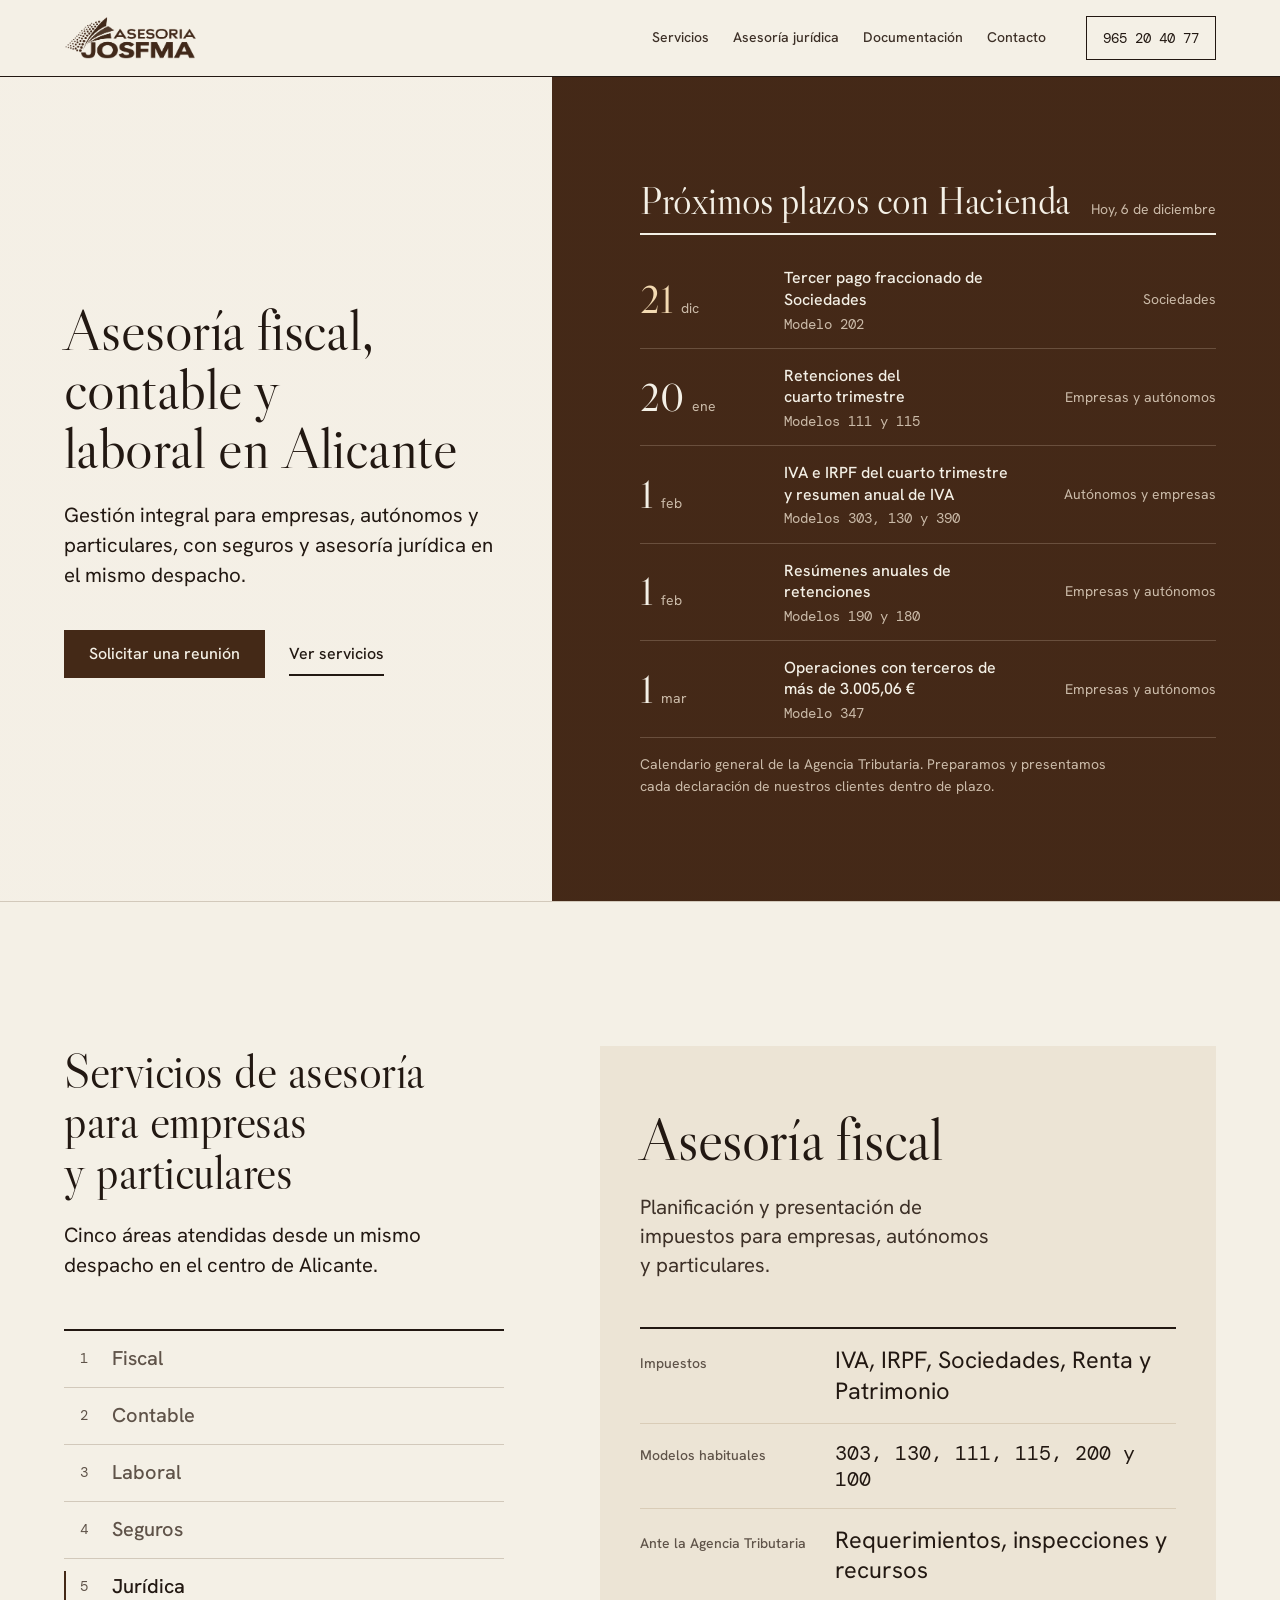
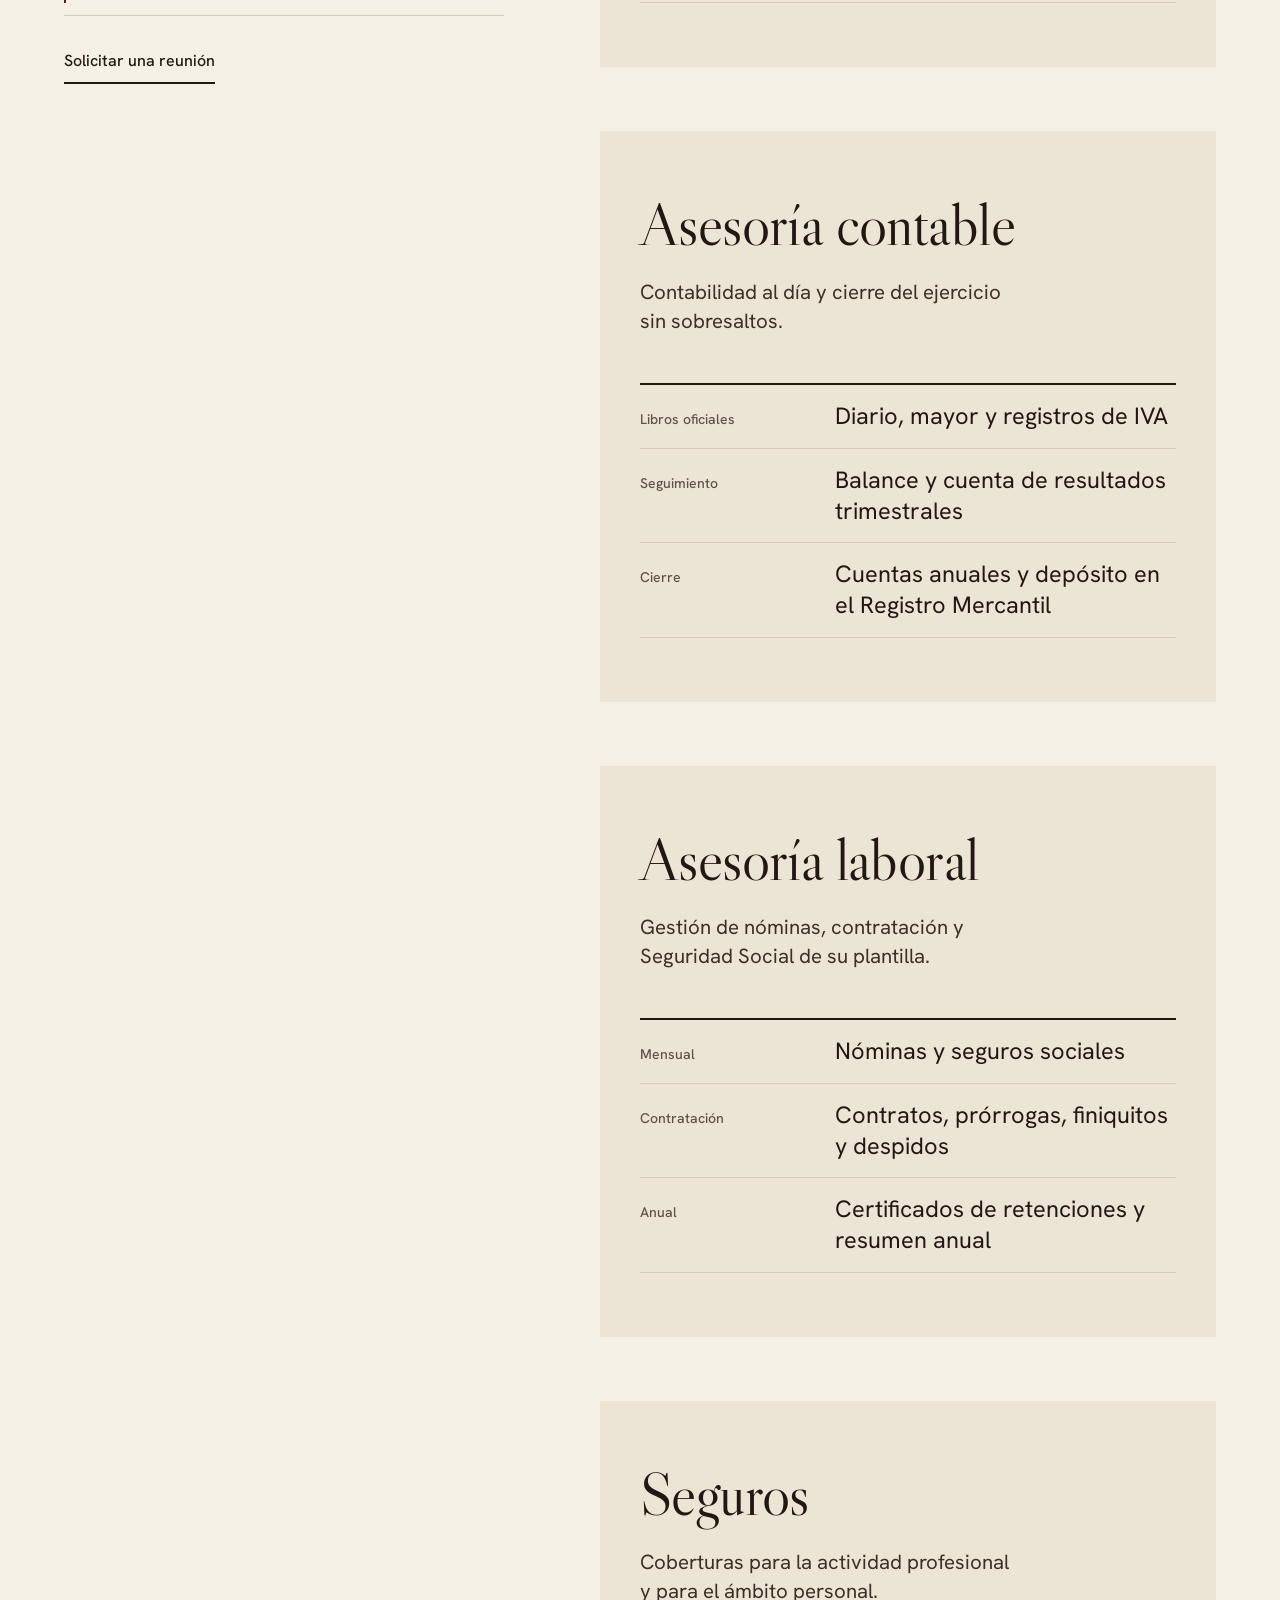
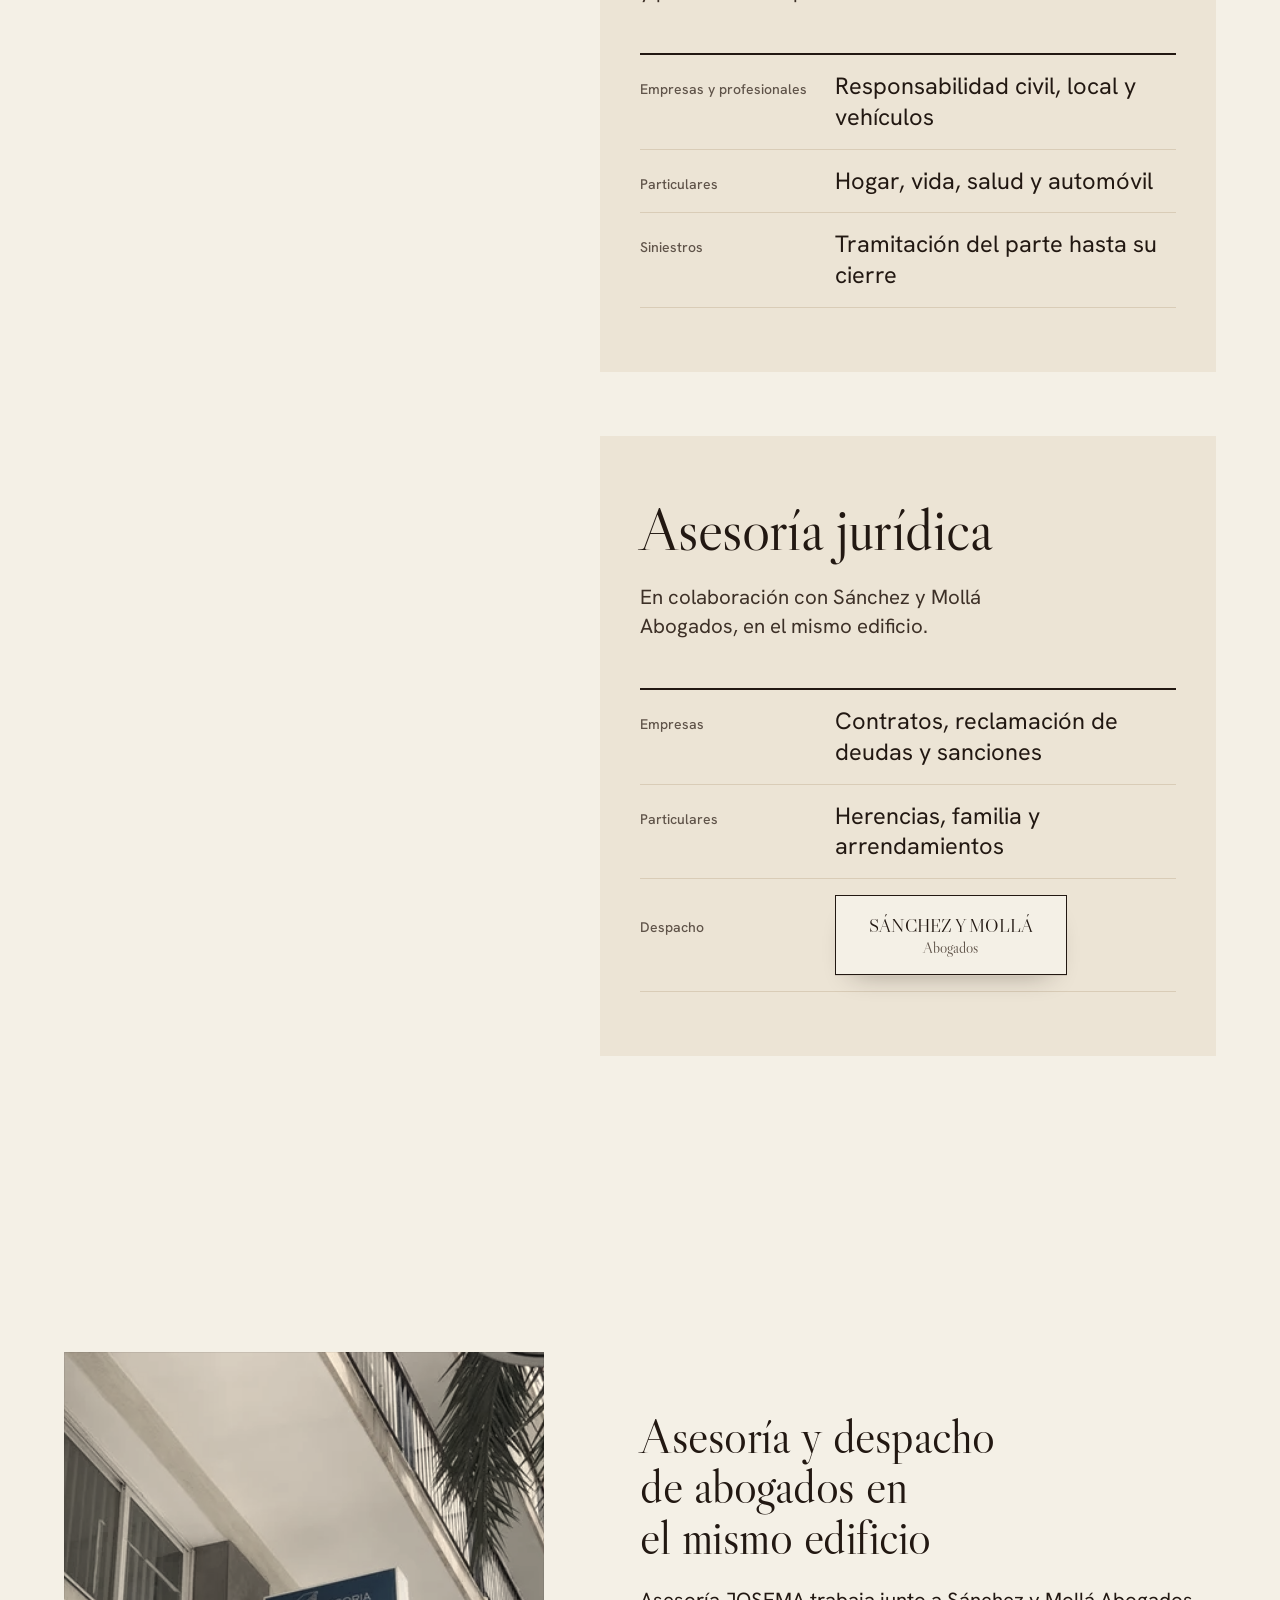
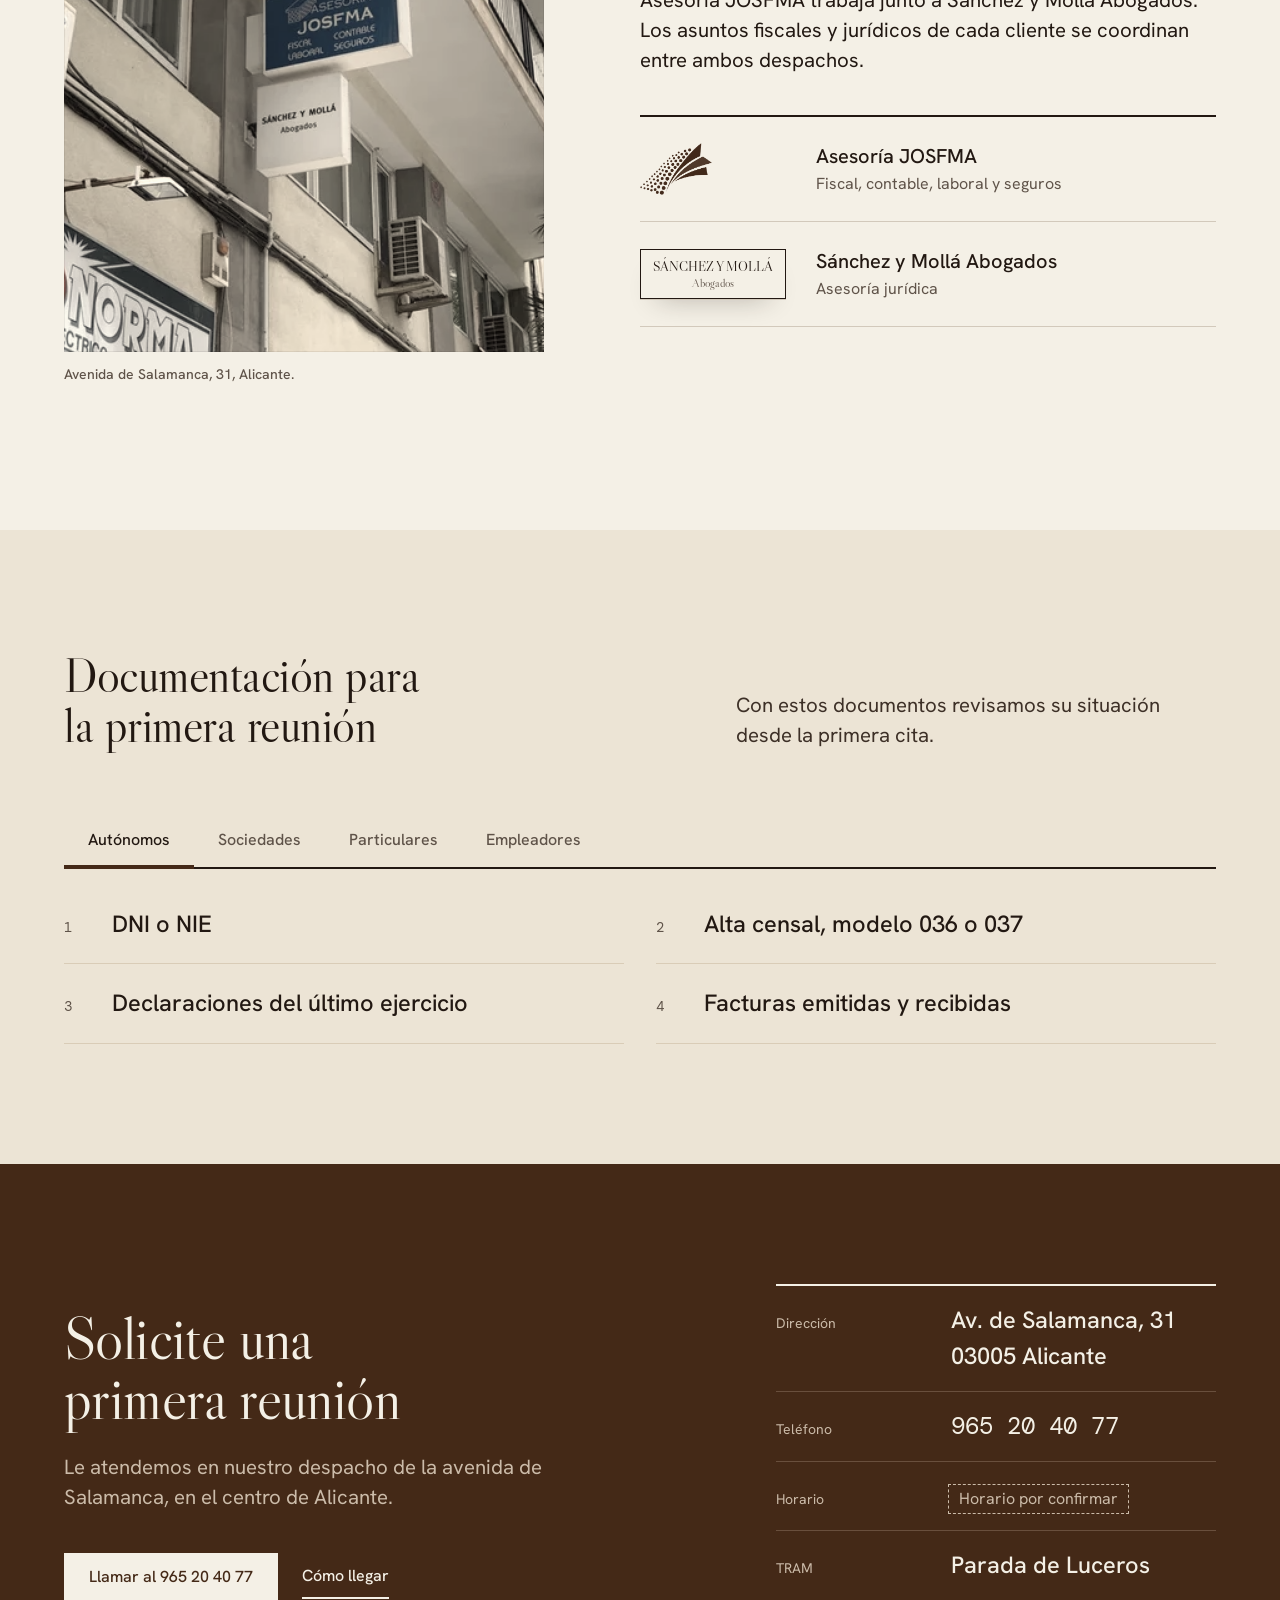
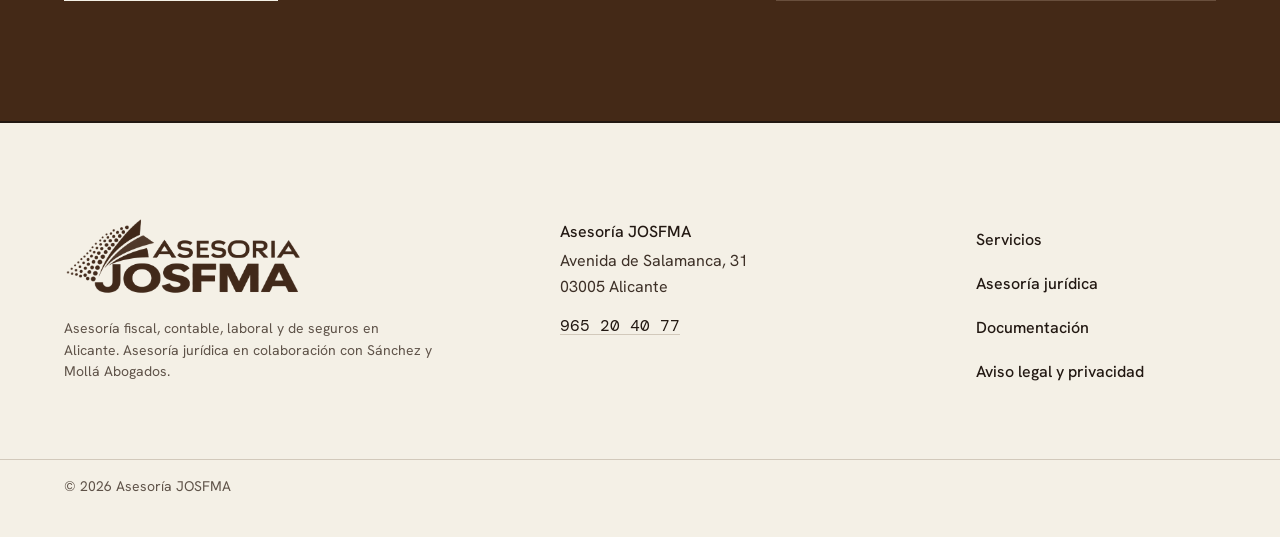
==== commit 4755edb0: "Sánchez y Mollá Abogados con placa como el rótulo y animación de giro" ====
--- a/index.html
+++ b/index.html
@@ -35,7 +35,7 @@
       "@type": "AccountingService",
       "@id": "#asesoria",
       "name": "Asesoría JOSFMA",
-      "description": "Asesoría fiscal, contable, laboral y de seguros en Alicante para empresas, autónomos y particulares, con asesoría jurídica en colaboración con Sánchez Mollá Abogadas.",
+      "description": "Asesoría fiscal, contable, laboral y de seguros en Alicante para empresas, autónomos y particulares, con asesoría jurídica en colaboración con Sánchez y Mollá Abogados.",
       "url": "./",
       "logo": "assets/img/logo-josfma.png",
       "image": ["assets/img/portal.webp", "assets/img/og-josfma.jpg"],
@@ -64,7 +64,7 @@
           { "@type": "Offer", "itemOffered": { "@type": "Service", "name": "Asesoría contable", "description": "Llevanza de la contabilidad, cierre del ejercicio y cuentas anuales en el Registro Mercantil." } },
           { "@type": "Offer", "itemOffered": { "@type": "Service", "name": "Asesoría laboral", "description": "Nóminas, seguros sociales, contratación, altas y bajas en la Seguridad Social." } },
           { "@type": "Offer", "itemOffered": { "@type": "Service", "name": "Seguros", "description": "Seguros para empresas, profesionales y particulares, y gestión de siniestros." } },
-          { "@type": "Offer", "itemOffered": { "@type": "Service", "name": "Asesoría jurídica", "description": "En colaboración con Sánchez Mollá Abogadas, en el mismo edificio." } }
+          { "@type": "Offer", "itemOffered": { "@type": "Service", "name": "Asesoría jurídica", "description": "En colaboración con Sánchez y Mollá Abogados, en el mismo edificio." } }
         ]
       }
     },
@@ -221,11 +221,11 @@
 
       <article class="sheet sheet--juridica" id="juridica" data-sheet>
         <h3 class="sheet__title">Asesoría jurídica</h3>
-        <p class="sheet__lead">En colaboración con Sánchez Mollá Abogadas, en el mismo edificio.</p>
+        <p class="sheet__lead">En colaboración con Sánchez y Mollá Abogados, en el mismo edificio.</p>
         <dl class="sheet__rows">
           <div><dt>Empresas</dt><dd>Contratos, reclamación de deudas y sanciones</dd></div>
           <div><dt>Particulares</dt><dd>Herencias, familia y arrendamientos</dd></div>
-          <div><dt>Despacho</dt><dd><img class="sheet__logo" src="assets/img/sanchez-molla.png" width="500" height="138" alt="Sánchez Mollá Abogadas" loading="lazy"></dd></div>
+          <div><dt>Despacho</dt><dd><span class="placa" role="img" aria-label="Sánchez y Mollá Abogados" data-reveal><span class="placa__wordmark">SÁNCHEZ Y MOLLÁ</span><span class="placa__s">Abogados</span></span></dd></div>
         </dl>
       </article>
     </div>
@@ -235,22 +235,22 @@
 <section class="portal" id="juridico" aria-labelledby="juridico-title">
   <div class="container portal__grid">
     <figure class="portal__photo" data-reveal>
-      <div class="portal__frame" data-slot="portal" data-alt="La fachada de la avenida de Salamanca 31 con los rótulos de Asesoría JOSFMA y Sánchez Mollá Abogadas">
-        <img src="assets/img/portal.webp" srcset="assets/img/portal-640.webp 640w, assets/img/portal.webp 1024w" sizes="(min-width: 60rem) 40vw, 100vw" width="1024" height="768" alt="Fachada de Asesoría JOSFMA y Sánchez Mollá Abogados en la avenida de Salamanca 31, Alicante" loading="lazy" style="object-position: 58% 40%">
+      <div class="portal__frame" data-slot="portal" data-alt="La fachada de la avenida de Salamanca 31 con los rótulos de Asesoría JOSFMA y Sánchez y Mollá Abogados">
+        <img src="assets/img/portal.webp" srcset="assets/img/portal-640.webp 640w, assets/img/portal.webp 1024w" sizes="(min-width: 60rem) 40vw, 100vw" width="1024" height="768" alt="Fachada de Asesoría JOSFMA y Sánchez y Mollá Abogados en la avenida de Salamanca 31, Alicante" loading="lazy" style="object-position: 58% 40%">
       </div>
       <figcaption>Avenida de Salamanca, 31, Alicante.</figcaption>
     </figure>
     <div class="portal__text">
-      <h2 id="juridico-title">Asesoría y despacho de abogadas en el mismo edificio</h2>
-      <p class="lead">Asesoría JOSFMA trabaja junto a Sánchez Mollá Abogadas. Los asuntos fiscales y jurídicos de cada cliente se coordinan entre ambos despachos.</p>
-      <ul class="portal__pair">
+      <h2 id="juridico-title">Asesoría y despacho de abogados en el mismo edificio</h2>
+      <p class="lead">Asesoría JOSFMA trabaja junto a Sánchez y Mollá Abogados. Los asuntos fiscales y jurídicos de cada cliente se coordinan entre ambos despachos.</p>
+      <ul class="portal__pair" data-reveal>
         <li>
-          <img src="assets/img/josfma-mark.png" width="527" height="378" alt="" loading="lazy">
+          <img class="portal__sign" src="assets/img/josfma-mark.png" width="527" height="378" alt="" loading="lazy">
           <p><b>Asesoría JOSFMA</b>Fiscal, contable, laboral y seguros</p>
         </li>
         <li>
-          <img src="assets/img/sanchez-molla.png" width="500" height="138" alt="" loading="lazy" class="portal__sm">
-          <p><b>Sánchez Mollá Abogadas</b>Asesoría jurídica</p>
+          <span class="portal__sign placa placa--s" aria-hidden="true"><span class="placa__wordmark">SÁNCHEZ Y MOLLÁ</span><span class="placa__s">Abogados</span></span>
+          <p><b>Sánchez y Mollá Abogados</b>Asesoría jurídica</p>
         </li>
       </ul>
     </div>
@@ -325,7 +325,7 @@
   <div class="container footer__grid">
     <div class="footer__brand">
       <img class="footer__mark" src="assets/img/josfma-wordmark.png" width="1443" height="452" alt="Asesoría JOSFMA" loading="lazy">
-      <p>Asesoría fiscal, contable, laboral y de seguros en Alicante. Asesoría jurídica en colaboración con Sánchez Mollá Abogadas.</p>
+      <p>Asesoría fiscal, contable, laboral y de seguros en Alicante. Asesoría jurídica en colaboración con Sánchez y Mollá Abogados.</p>
     </div>
     <address class="footer__nap">
       <b>Asesoría JOSFMA</b>
--- a/assets/css/style.css
+++ b/assets/css/style.css
@@ -148,7 +148,16 @@
 .sheet__rows dt { font-size: var(--text-sm); font-weight: 500; color: var(--color-muted); }
 .sheet__rows dd { margin: 0; font-size: var(--text-title); font-weight: 400; line-height: 1.3; color: var(--color-ink); }
 .sheet__rows dd.mono { font-size: var(--text-lg); }
-.sheet__logo { width: 220px; height: auto; }
+.placa { display: inline-grid; justify-items: center; gap: 0.15em; padding: 0.85em 1.4em 0.75em; background: var(--color-paper); border: 1px solid var(--color-rule-ink); box-shadow: 0 1px 0 var(--color-rule), 0 14px 28px -18px color-mix(in oklab, var(--color-ink) 45%, transparent); font-family: var(--font-display); color: var(--color-ink); line-height: 1.1; white-space: nowrap; }
+.placa__wordmark { font-weight: 400; font-size: 1.15rem; }
+.placa__s { font-size: 0.95rem; color: var(--color-muted); }
+.placa--s { padding: 0.6em 0.75em 0.5em; justify-self: start; }
+.placa--s .placa__wordmark { font-size: 0.84rem; }
+.placa--s .placa__s { font-size: 0.72rem; }
+.js .placa[data-reveal], .js .portal__pair[data-reveal] .portal__sign { transform-origin: 0 50%; transform: perspective(700px) rotateY(-64deg); opacity: 0; transition: transform 1300ms var(--ease-out), opacity 700ms var(--ease-out); transition-delay: var(--d, 0ms); }
+.js .portal__pair[data-reveal] li + li .portal__sign { --d: 220ms; }
+.js .placa[data-reveal].is-in, .js .portal__pair[data-reveal].is-in .portal__sign { transform: none; opacity: 1; }
+@media (prefers-reduced-motion: reduce) { .js .placa[data-reveal], .js .portal__pair[data-reveal] .portal__sign { transform: none; opacity: 1; transition: none; } }
 
 @supports (animation-timeline: view()) {
   @media (prefers-reduced-motion: no-preference) and (min-width: 60rem) {
@@ -167,9 +176,8 @@
 .portal__text { display: grid; gap: var(--space-lg); }
 .portal__text h2 { max-width: 16ch; }
 .portal__pair { list-style: none; margin: var(--space-md) 0 0; padding: 0; border-top: var(--rule-ink) solid var(--color-rule-ink); }
-.portal__pair li { display: grid; grid-template-columns: 6.5rem minmax(0, 1fr); gap: var(--space-lg); align-items: center; padding-block: var(--space-lg); border-bottom: 1px solid var(--color-rule); }
+.portal__pair li { display: grid; grid-template-columns: 9.5rem minmax(0, 1fr); gap: var(--space-lg); align-items: center; padding-block: var(--space-lg); border-bottom: 1px solid var(--color-rule); }
 .portal__pair img { width: 72px; height: auto; }
-.portal__pair img.portal__sm { width: 104px; }
 .portal__pair b { display: block; font-weight: 500; font-size: var(--text-lg); color: var(--color-ink); }
 .portal__pair p { color: var(--color-muted); }
 
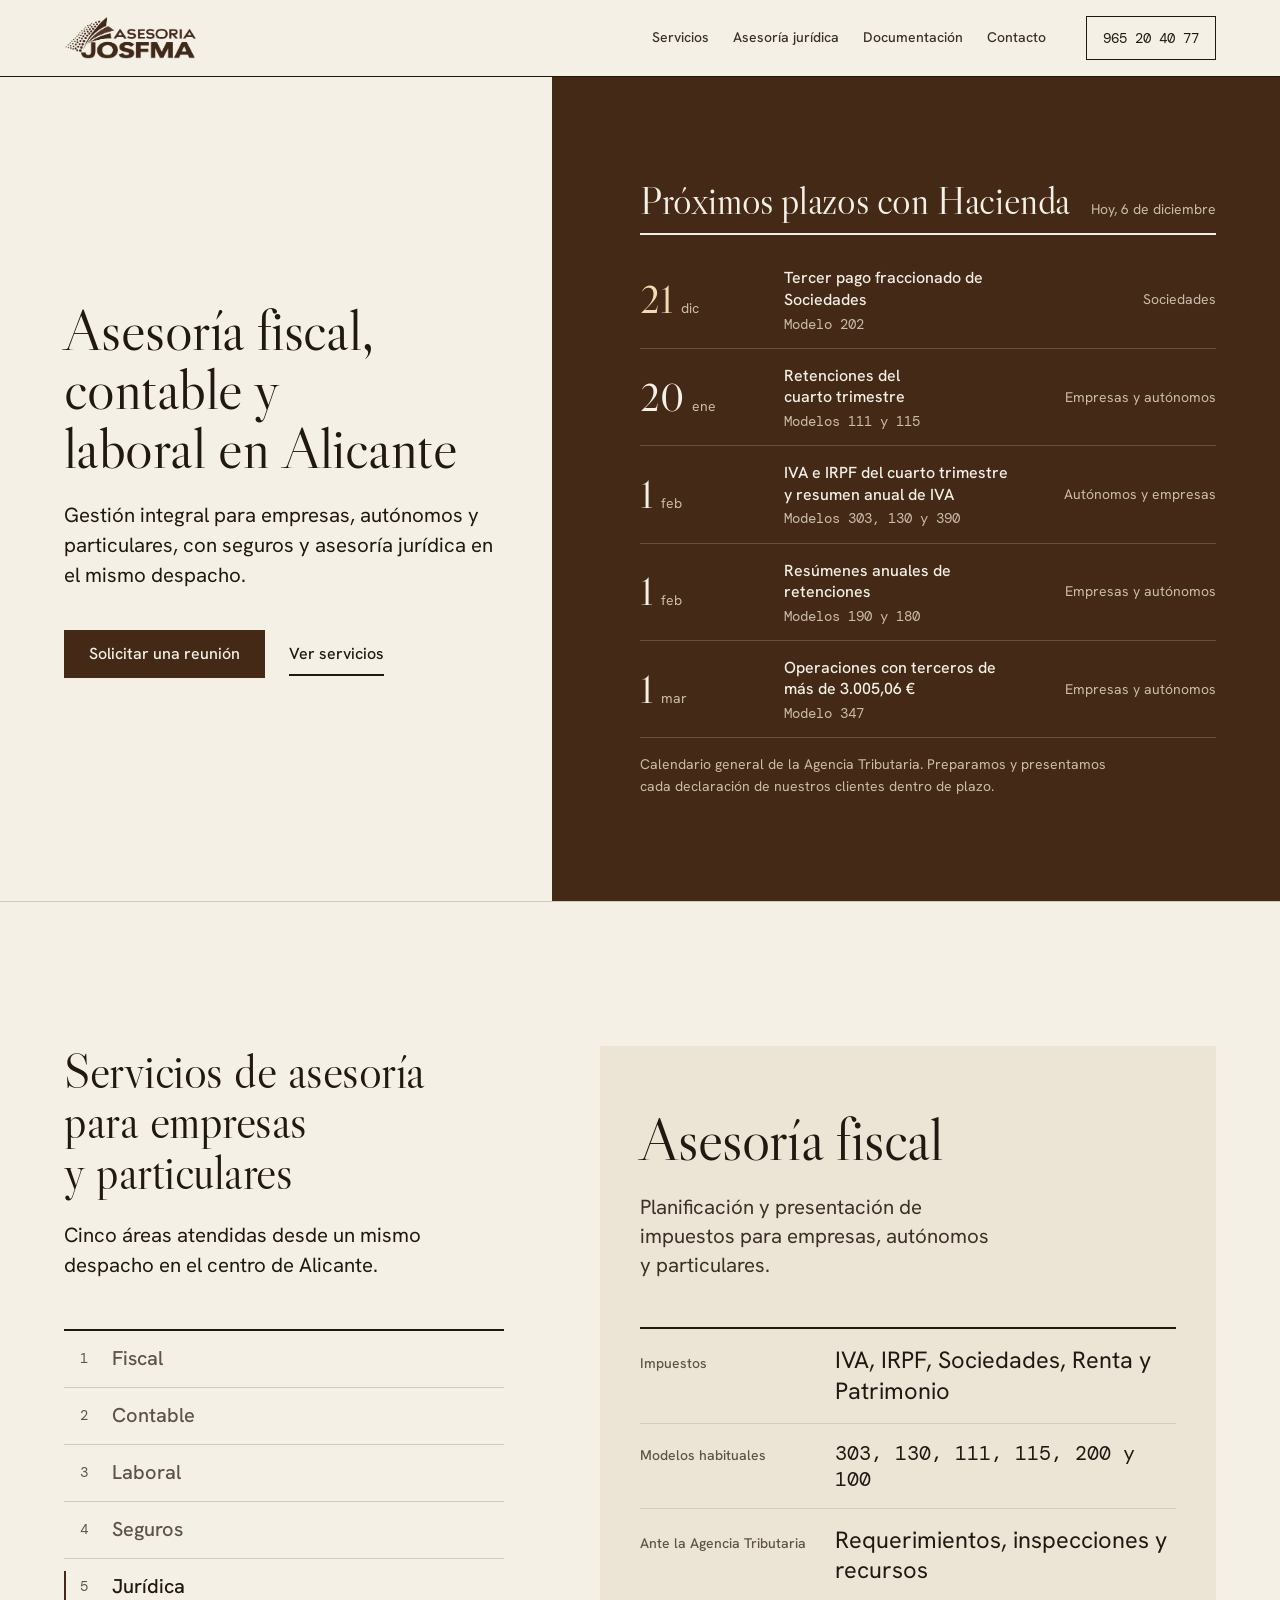
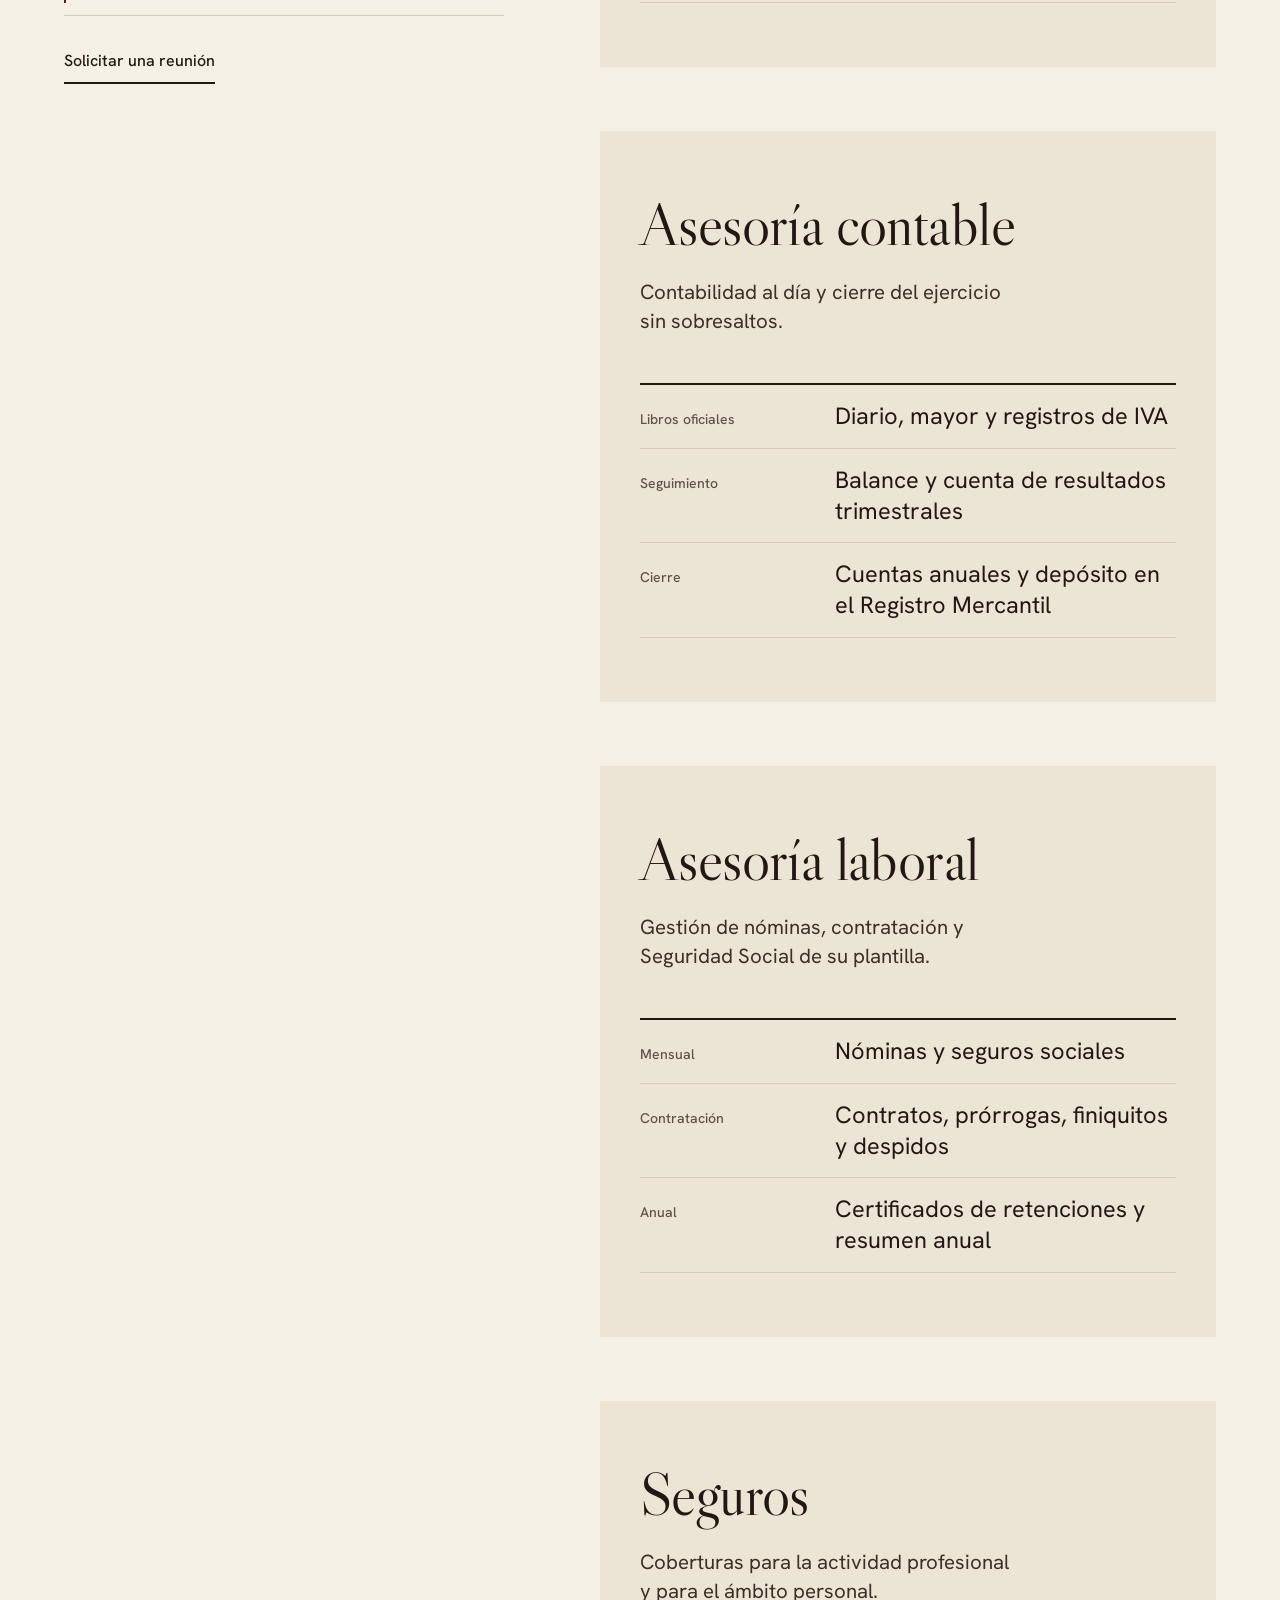
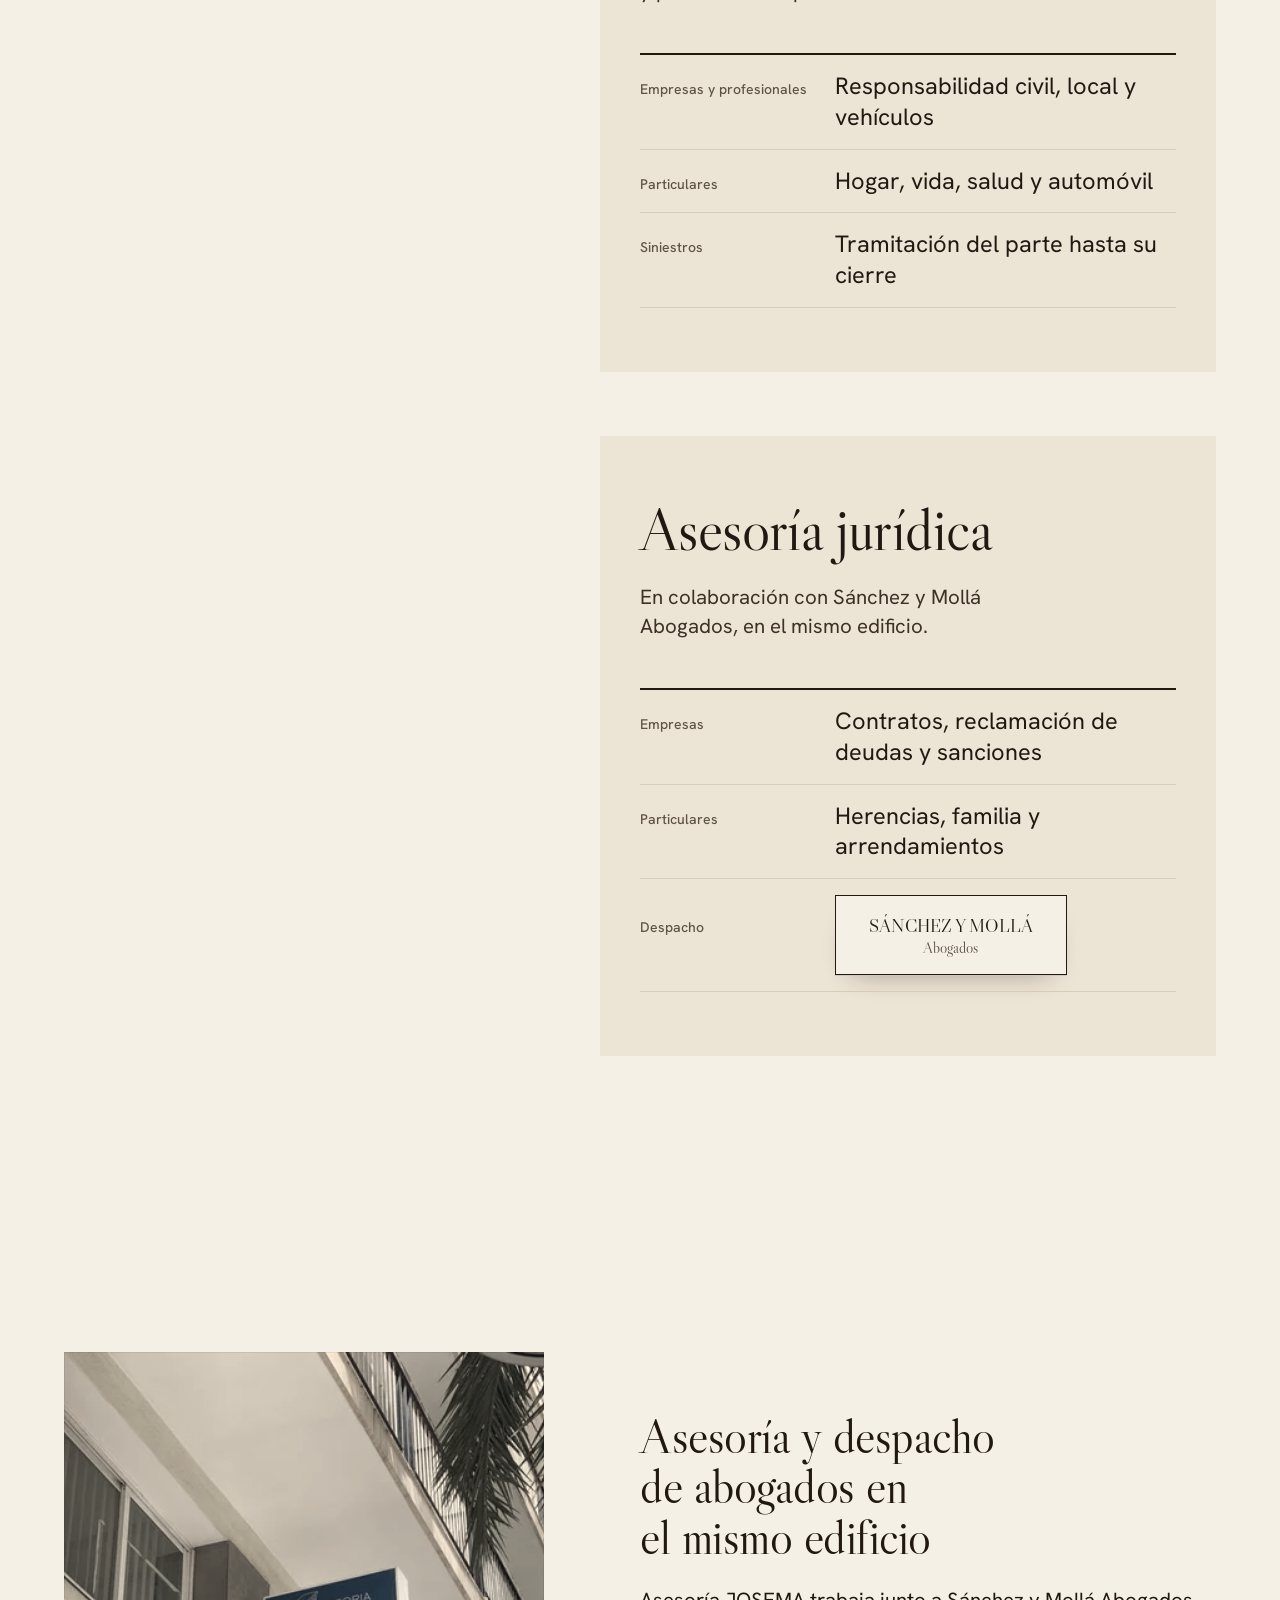
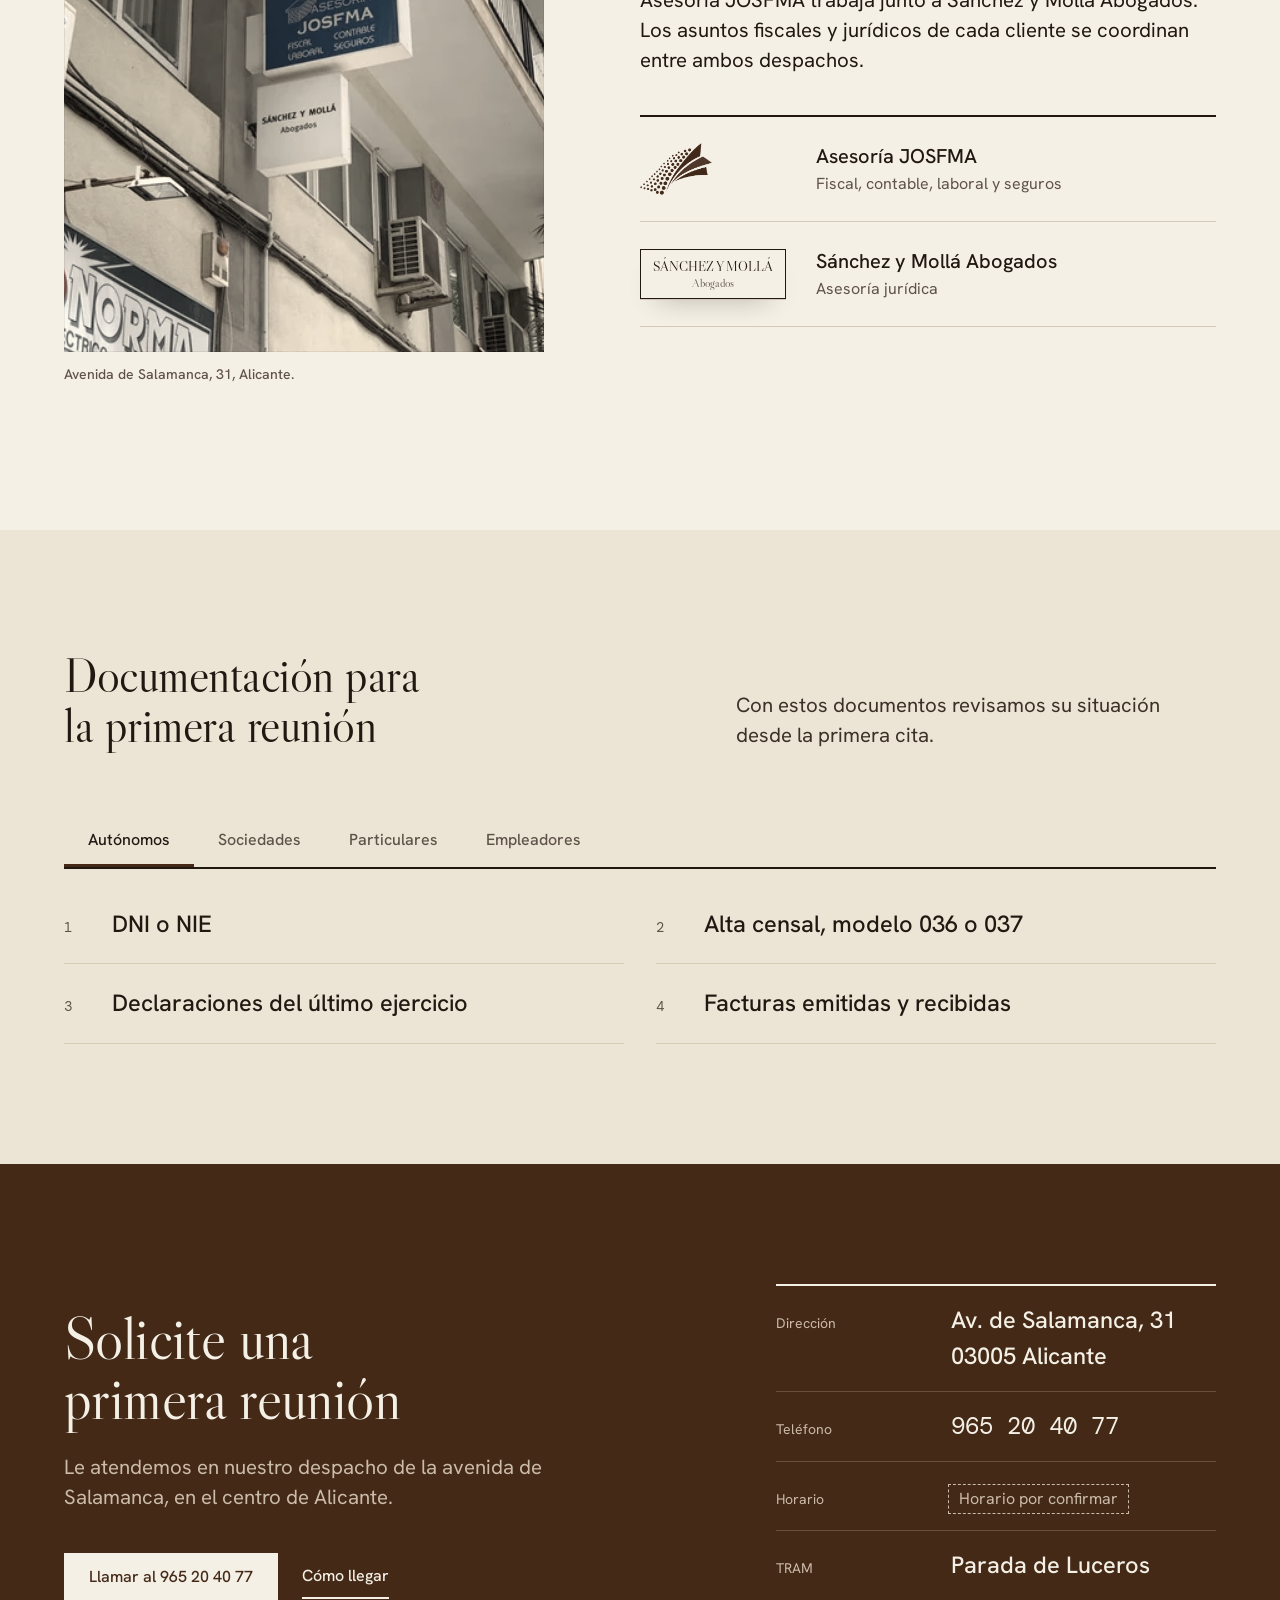
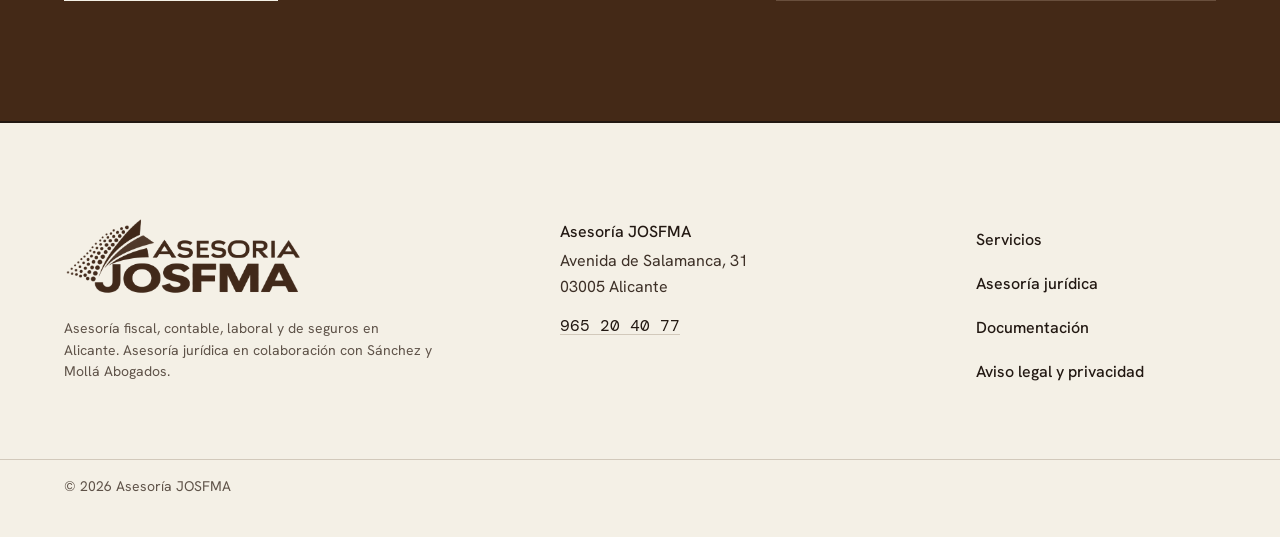
==== commit 80bf4b3b: "Animaciones suaves: apertura del hero, líneas de libro de cuentas, pestañas y logo del pie" ====
--- a/index.html
+++ b/index.html
@@ -165,10 +165,10 @@
 
 <section class="stack" id="servicios" aria-labelledby="servicios-title">
   <div class="container stack__grid">
-    <div class="stack__pane">
+    <div class="stack__pane" data-rise data-reveal>
       <h2 id="servicios-title">Servicios de asesoría para empresas y particulares</h2>
       <p class="lead">Cinco áreas atendidas desde un mismo despacho en el centro de Alicante.</p>
-      <ol class="stack__index" data-stack-index>
+      <ol class="stack__index" data-stack-index data-ledger data-reveal>
         <li><a href="#fiscal" aria-current="true"><span class="num">1</span>Fiscal</a></li>
         <li><a href="#contable"><span class="num">2</span>Contable</a></li>
         <li><a href="#laboral"><span class="num">3</span>Laboral</a></li>
@@ -182,7 +182,7 @@
       <article class="sheet" id="fiscal" data-sheet>
         <h3 class="sheet__title">Asesoría fiscal</h3>
         <p class="sheet__lead">Planificación y presentación de impuestos para empresas, autónomos y particulares.</p>
-        <dl class="sheet__rows">
+        <dl class="sheet__rows" data-ledger data-reveal>
           <div><dt>Impuestos</dt><dd>IVA, IRPF, Sociedades, Renta y Patrimonio</dd></div>
           <div><dt>Modelos habituales</dt><dd class="mono">303, 130, 111, 115, 200 y 100</dd></div>
           <div><dt>Ante la Agencia Tributaria</dt><dd>Requerimientos, inspecciones y recursos</dd></div>
@@ -192,7 +192,7 @@
       <article class="sheet" id="contable" data-sheet>
         <h3 class="sheet__title">Asesoría contable</h3>
         <p class="sheet__lead">Contabilidad al día y cierre del ejercicio sin sobresaltos.</p>
-        <dl class="sheet__rows">
+        <dl class="sheet__rows" data-ledger data-reveal>
           <div><dt>Libros oficiales</dt><dd>Diario, mayor y registros de IVA</dd></div>
           <div><dt>Seguimiento</dt><dd>Balance y cuenta de resultados trimestrales</dd></div>
           <div><dt>Cierre</dt><dd>Cuentas anuales y depósito en el Registro Mercantil</dd></div>
@@ -202,7 +202,7 @@
       <article class="sheet" id="laboral" data-sheet>
         <h3 class="sheet__title">Asesoría laboral</h3>
         <p class="sheet__lead">Gestión de nóminas, contratación y Seguridad Social de su plantilla.</p>
-        <dl class="sheet__rows">
+        <dl class="sheet__rows" data-ledger data-reveal>
           <div><dt>Mensual</dt><dd>Nóminas y seguros sociales</dd></div>
           <div><dt>Contratación</dt><dd>Contratos, prórrogas, finiquitos y despidos</dd></div>
           <div><dt>Anual</dt><dd>Certificados de retenciones y resumen anual</dd></div>
@@ -212,7 +212,7 @@
       <article class="sheet" id="seguros" data-sheet>
         <h3 class="sheet__title">Seguros</h3>
         <p class="sheet__lead">Coberturas para la actividad profesional y para el ámbito personal.</p>
-        <dl class="sheet__rows">
+        <dl class="sheet__rows" data-ledger data-reveal>
           <div><dt>Empresas y profesionales</dt><dd>Responsabilidad civil, local y vehículos</dd></div>
           <div><dt>Particulares</dt><dd>Hogar, vida, salud y automóvil</dd></div>
           <div><dt>Siniestros</dt><dd>Tramitación del parte hasta su cierre</dd></div>
@@ -222,7 +222,7 @@
       <article class="sheet sheet--juridica" id="juridica" data-sheet>
         <h3 class="sheet__title">Asesoría jurídica</h3>
         <p class="sheet__lead">En colaboración con Sánchez y Mollá Abogados, en el mismo edificio.</p>
-        <dl class="sheet__rows">
+        <dl class="sheet__rows" data-ledger data-reveal>
           <div><dt>Empresas</dt><dd>Contratos, reclamación de deudas y sanciones</dd></div>
           <div><dt>Particulares</dt><dd>Herencias, familia y arrendamientos</dd></div>
           <div><dt>Despacho</dt><dd><span class="placa" role="img" aria-label="Sánchez y Mollá Abogados" data-reveal><span class="placa__wordmark">SÁNCHEZ Y MOLLÁ</span><span class="placa__s">Abogados</span></span></dd></div>
@@ -240,10 +240,10 @@
       </div>
       <figcaption>Avenida de Salamanca, 31, Alicante.</figcaption>
     </figure>
-    <div class="portal__text">
+    <div class="portal__text" data-rise data-reveal>
       <h2 id="juridico-title">Asesoría y despacho de abogados en el mismo edificio</h2>
       <p class="lead">Asesoría JOSFMA trabaja junto a Sánchez y Mollá Abogados. Los asuntos fiscales y jurídicos de cada cliente se coordinan entre ambos despachos.</p>
-      <ul class="portal__pair" data-reveal>
+      <ul class="portal__pair" data-ledger data-reveal>
         <li>
           <img class="portal__sign" src="assets/img/josfma-mark.png" width="527" height="378" alt="" loading="lazy">
           <p><b>Asesoría JOSFMA</b>Fiscal, contable, laboral y seguros</p>
@@ -259,37 +259,38 @@
 
 <section class="docs" id="documentacion" aria-labelledby="docs-title">
   <div class="container">
-    <div class="docs__head">
+    <div class="docs__head" data-rise data-reveal>
       <h2 id="docs-title">Documentación para la primera reunión</h2>
       <p class="lead">Con estos documentos revisamos su situación desde la primera cita.</p>
     </div>
     <div class="docs__switch" data-switch>
-      <div class="seg" role="tablist" aria-label="Tipo de cliente">
+      <div class="seg" role="tablist" aria-label="Tipo de cliente" data-seg>
         <button type="button" role="tab" id="t-autonomo" aria-controls="p-autonomo" aria-selected="true">Autónomos</button>
         <button type="button" role="tab" id="t-sociedad" aria-controls="p-sociedad" aria-selected="false" tabindex="-1">Sociedades</button>
         <button type="button" role="tab" id="t-particular" aria-controls="p-particular" aria-selected="false" tabindex="-1">Particulares</button>
         <button type="button" role="tab" id="t-plantilla" aria-controls="p-plantilla" aria-selected="false" tabindex="-1">Empleadores</button>
+        <span class="seg__ink" aria-hidden="true" data-seg-ink></span>
       </div>
       <div class="docs__panels">
-        <ol class="docs__list" role="tabpanel" id="p-autonomo" aria-labelledby="t-autonomo">
+        <ol class="docs__list" data-ledger data-reveal role="tabpanel" id="p-autonomo" aria-labelledby="t-autonomo">
           <li>DNI o NIE</li>
           <li>Alta censal, modelo 036 o 037</li>
           <li>Declaraciones del último ejercicio</li>
           <li>Facturas emitidas y recibidas</li>
         </ol>
-        <ol class="docs__list" role="tabpanel" id="p-sociedad" aria-labelledby="t-sociedad" data-hide>
+        <ol class="docs__list" data-ledger data-reveal role="tabpanel" id="p-sociedad" aria-labelledby="t-sociedad" data-hide>
           <li>Tarjeta de NIF de la sociedad</li>
           <li>Escrituras de constitución y poderes</li>
           <li>Últimas cuentas anuales depositadas</li>
           <li>Impuesto sobre Sociedades del último ejercicio</li>
         </ol>
-        <ol class="docs__list" role="tabpanel" id="p-particular" aria-labelledby="t-particular" data-hide>
+        <ol class="docs__list" data-ledger data-reveal role="tabpanel" id="p-particular" aria-labelledby="t-particular" data-hide>
           <li>DNI o NIE</li>
           <li>Última declaración de la Renta</li>
           <li>Certificados de retenciones del año</li>
           <li>Referencia catastral de la vivienda</li>
         </ol>
-        <ol class="docs__list" role="tabpanel" id="p-plantilla" aria-labelledby="t-plantilla" data-hide>
+        <ol class="docs__list" data-ledger data-reveal role="tabpanel" id="p-plantilla" aria-labelledby="t-plantilla" data-hide>
           <li>Código de cuenta de cotización</li>
           <li>DNI y número de la Seguridad Social del trabajador</li>
           <li>Convenio colectivo aplicable</li>
@@ -302,7 +303,7 @@
 
 <section class="contact" id="contacto" aria-labelledby="contact-title">
   <div class="container contact__grid">
-    <div class="contact__place">
+    <div class="contact__place" data-rise data-reveal>
       <h2 id="contact-title">Solicite una primera reunión</h2>
       <p class="lead">Le atendemos en nuestro despacho de la avenida de Salamanca, en el centro de Alicante.</p>
       <div class="actions">
@@ -310,7 +311,7 @@
         <a class="link" href="https://www.google.com/maps?cid=8652803770600536135" target="_blank" rel="noopener">Cómo llegar</a>
       </div>
     </div>
-    <dl class="contact__rows">
+    <dl class="contact__rows" data-ledger data-reveal>
       <div><dt>Dirección</dt><dd>Av. de Salamanca, 31<br>03005 Alicante</dd></div>
       <div><dt>Teléfono</dt><dd><a href="tel:+34965204077">965 20 40 77</a></dd></div>
       <div><dt>Horario</dt><dd><span class="fill" data-fill="horario">Horario por confirmar</span></dd></div>
@@ -323,7 +324,7 @@
 
 <footer class="footer">
   <div class="container footer__grid">
-    <div class="footer__brand">
+    <div class="footer__brand" data-reveal>
       <img class="footer__mark" src="assets/img/josfma-wordmark.png" width="1443" height="452" alt="Asesoría JOSFMA" loading="lazy">
       <p>Asesoría fiscal, contable, laboral y de seguros en Alicante. Asesoría jurídica en colaboración con Sánchez y Mollá Abogados.</p>
     </div>
--- a/assets/css/style.css
+++ b/assets/css/style.css
@@ -117,9 +117,14 @@
 .js .hero__text > * { animation: rise 700ms var(--ease-out) both; animation-delay: calc(var(--i, 0) * 80ms); }
 .js .hero__text > :nth-child(2) { --i: 1; }
 .js .hero__text > :nth-child(3) { --i: 2; }
-.js .plazos__head { animation: rise 700ms var(--ease-out) 120ms both; }
-.js .plazo { animation: rise 600ms var(--ease-out) both; animation-delay: calc(200ms + var(--i, 0) * 60ms); }
-.js .plazo::after { animation: draw 900ms var(--ease-out) both; animation-delay: calc(240ms + var(--i, 0) * 60ms); }
+.hero { position: relative; isolation: isolate; }
+.js .hero { background: var(--color-paper); }
+.js .hero::before { content: ""; position: absolute; inset: 0 0 0 var(--split); z-index: -1; background: var(--color-accent); transform-origin: right; animation: field 1100ms var(--ease-in-out) both; }
+@keyframes field { from { transform: scaleX(0); } to { transform: none; } }
+.js .plazos__head { animation: rise 800ms var(--ease-out) 620ms both; }
+.js .plazo { animation: rise 700ms var(--ease-out) both; animation-delay: calc(720ms + var(--i, 0) * 80ms); }
+.js .plazo::after { animation: draw 1000ms var(--ease-out) both; animation-delay: calc(760ms + var(--i, 0) * 80ms); }
+.js .plazos__note { animation: fade 900ms var(--ease-out) 1200ms both; }
 @keyframes rise { from { opacity: 0; transform: translateY(8px); } to { opacity: 1; transform: none; } }
 @keyframes draw { from { transform: scaleX(0); } to { transform: scaleX(1); } }
 
@@ -192,18 +197,19 @@
 .docs__head .lead { color: var(--color-ink-2); }
 .seg { display: flex; flex-wrap: wrap; gap: 0; border-bottom: var(--rule-ink) solid var(--color-rule-ink); }
 .seg button { position: relative; min-height: 52px; padding: 0 var(--space-lg); border: 0; border-radius: 0; background: transparent; color: var(--color-muted); font-weight: 500; white-space: nowrap; cursor: pointer; transition: color var(--dur-short) var(--ease-out), background-color var(--dur-short) var(--ease-out); }
-.seg button::after { content: ""; position: absolute; left: 0; right: 0; bottom: calc(-1 * var(--rule-ink)); height: 4px; background: var(--color-accent); transform: scaleX(0); transform-origin: left; transition: transform var(--dur-long) var(--ease-out); }
+.seg { position: relative; }
+.seg__ink { position: absolute; left: 0; bottom: 0; width: 100px; height: 3px; background: var(--color-accent); transform-origin: left; transform: translateX(var(--x, 0)) scaleX(var(--w, 0)); transition: transform 620ms var(--ease-in-out); pointer-events: none; }
 .seg button:hover { color: var(--color-ink); background: var(--color-paper-3); }
 .seg button:active { color: var(--color-accent); }
 .seg button:focus-visible { outline: 2px solid var(--color-focus); outline-offset: -2px; }
 .seg button[aria-selected="true"] { color: var(--color-ink); }
-.seg button[aria-selected="true"]::after { transform: scaleX(1); }
 html:not(.js) .seg { display: none; }
 .docs__panels { display: grid; gap: var(--space-2xl); }
 .docs__list { list-style: none; counter-reset: doc; display: grid; grid-template-columns: repeat(2, minmax(0, 1fr)); column-gap: var(--gap-columns); margin: 0; padding: var(--space-md) 0 0; }
 .docs__list li { counter-increment: doc; display: grid; grid-template-columns: 3rem minmax(0, 1fr); align-items: baseline; padding-block: var(--space-lg); border-bottom: 1px solid var(--color-paper-3); font-size: var(--text-title); font-weight: 500; line-height: 1.3; }
 .docs__list li::before { content: counter(doc); font: 400 var(--text-sm)/1 var(--font-outlier); color: var(--color-muted); }
 .js .docs__list.is-shown li { animation: rise 520ms var(--ease-out) both; animation-delay: calc(var(--n, 0) * 45ms); }
+.js .docs__list.is-shown li::after { animation: draw 800ms var(--ease-out) both; animation-delay: calc(60ms + var(--n, 0) * 70ms); }
 
 .contact { padding-block: var(--section-gap-s); background: var(--color-accent); color: var(--color-accent-ink); }
 .contact__grid { display: grid; grid-template-columns: minmax(0, 7fr) minmax(0, 5fr); gap: var(--space-3xl); align-items: end; }
@@ -274,6 +280,24 @@
   .sheet { padding: var(--space-lg) var(--space-md); }
 }
 
+[data-ledger] { --ledger-rule: var(--color-rule); }
+.sheet__rows, .docs__list { --ledger-rule: var(--color-paper-3); }
+.contact__rows { --ledger-rule: var(--color-accent-rule); }
+.js [data-ledger] > * { position: relative; border-bottom-color: transparent; }
+.js [data-ledger] > *::after { content: ""; position: absolute; left: 0; right: 0; bottom: -1px; height: 1px; background: var(--ledger-rule); transform: scaleX(0); transform-origin: left; transition: transform 1000ms var(--ease-out); transition-delay: calc(var(--n, 0) * 90ms); }
+.js [data-ledger] > * > :not(.portal__sign) { opacity: 0; transform: translateY(6px); transition: opacity 800ms var(--ease-out), transform 800ms var(--ease-out); transition-delay: calc(140ms + var(--n, 0) * 90ms); }
+.js [data-ledger].is-in > *::after { transform: none; }
+.js [data-ledger].is-in > * > :not(.portal__sign) { opacity: 1; transform: none; }
+.js [data-rise] > * { opacity: 0; transform: translateY(14px); transition: opacity 900ms var(--ease-out), transform 900ms var(--ease-out); transition-delay: calc(var(--n, 0) * 110ms); }
+.js [data-rise].is-in > * { opacity: 1; transform: none; }
+.js .footer__brand[data-reveal] .footer__mark { opacity: 0; }
+.js .footer__brand[data-reveal].is-in .footer__mark { opacity: 1; --sweep: linear-gradient(62deg, var(--color-ink) 42%, transparent 58%); -webkit-mask-size: 320% 100%; mask-size: 320% 100%; -webkit-mask-repeat: no-repeat; mask-repeat: no-repeat; animation: brand-sweep 1600ms var(--ease-out) backwards; }
+@media (max-width: 60rem) { .js .hero::before { display: none; } }
+@media (prefers-reduced-motion: reduce) {
+  .js .hero::before, .js .footer__brand[data-reveal].is-in .footer__mark { animation: none; }
+  .js [data-ledger] > *::after, .js [data-ledger] > * > :not(.portal__sign), .js [data-rise] > *, .js .footer__brand[data-reveal] .footer__mark { opacity: 1; transform: none; transition: none; }
+}
+
 .legal { padding-block: var(--space-3xl) var(--section-gap-s); }
 .legal .container { display: grid; gap: var(--space-lg); max-width: 56rem; }
 .legal h1 { font-size: var(--text-display-s); max-width: 18ch; margin-bottom: var(--space-lg); }
